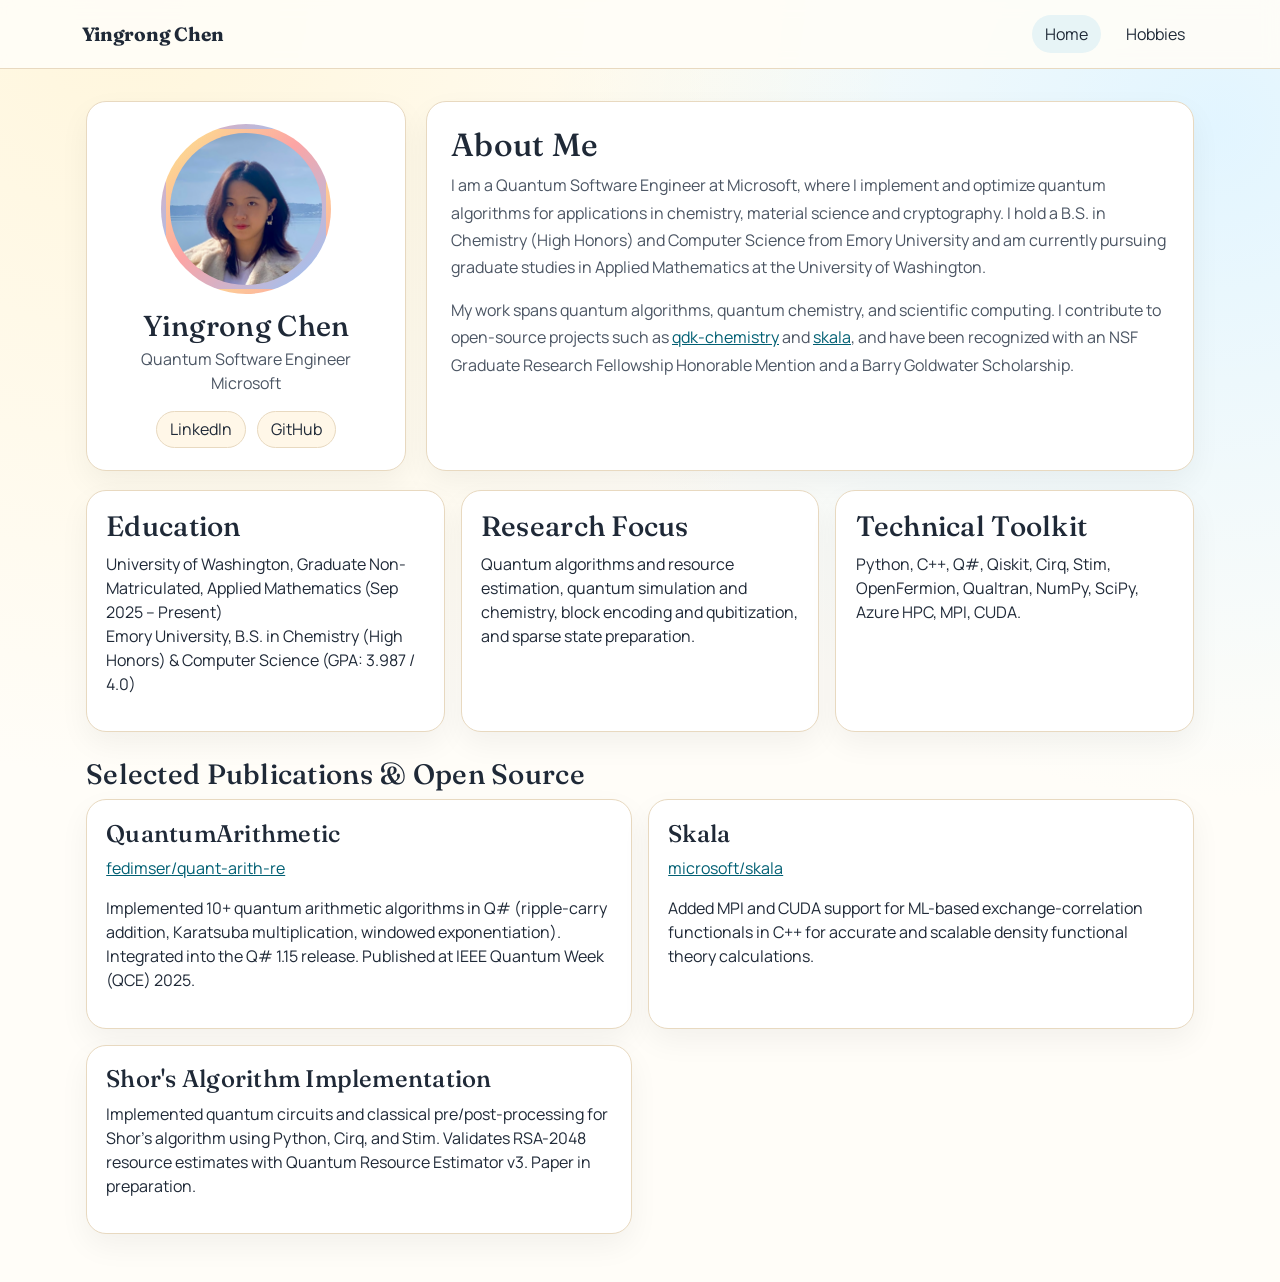
==== index.html @ a61d61f2 "update index.html" ====
<!DOCTYPE html>
<html lang="en">

<head>
  <meta charset="utf-8" />
  <meta name="author" content="Yingrong Chen" />
  <meta name="viewport" content="width=device-width, initial-scale=1" />
  <title>Yingrong Chen | Portfolio</title>
  <link href="https://cdn.jsdelivr.net/npm/bootstrap@5.3.2/dist/css/bootstrap.min.css" rel="stylesheet"
    integrity="sha384-T3c6CoIi6uLrA9TneNEoa7RxnatzjcDSCmG1MXxSR1GAsXEV/Dwwykc2MPK8M2HN" crossorigin="anonymous" />
  <link rel="preconnect" href="https://fonts.googleapis.com" />
  <link rel="preconnect" href="https://fonts.gstatic.com" crossorigin />
  <link href="https://fonts.googleapis.com/css2?family=Fraunces:opsz,wght@9..144,500;9..144,700&family=Manrope:wght@400;500;700&display=swap" rel="stylesheet" />
  <link rel="stylesheet" href="/styles.css" />
</head>

<body>
  <nav class="site-nav">
    <div class="nav-shell container">
      <a class="brand" href="/index.html">Yingrong Chen</a>
      <ul class="nav-links">
        <li><a class="active" href="/index.html">Home</a></li>
        <li><a href="/hobby.html">Hobbies</a></li>
      </ul>
    </div>
  </nav>
  <main class="container page-shell">
    <section class="hero-grid">
      <div class="profile-card">
        <img class="portrait" src="/images/profile.png" itemprop="image" alt="Profile portrait of Yingrong Chen" />
        <h1 itemprop="name">Yingrong Chen</h1>
        <p class="subtitle" itemprop="jobTitle">Quantum Software Engineer</p>
        <p class="subtitle" itemprop="worksFor">Microsoft</p>
        <div class="contact">
          <a href="https://www.linkedin.com/in/yingrong-chen/" aria-label="LinkedIn profile">LinkedIn</a>
          <a href="https://github.com/YingrongChen" aria-label="GitHub profile">GitHub</a>
        </div>
      </div>

      <div class="intro-card">
        <h2>About Me</h2>
        <p>
          I am a Quantum Software Engineer at Microsoft, where I implement and optimize quantum algorithms
          for applications in chemistry, material science and cryptography.
          I hold a B.S. in Chemistry (High Honors) and Computer Science from Emory University and am
          currently pursuing graduate studies in Applied Mathematics at the University of Washington.
        </p>
        <p>
          My work spans quantum algorithms, quantum chemistry, and scientific computing.
          I contribute to open-source projects such as
          <a href="https://github.com/microsoft/qdk-chemistry">qdk-chemistry</a> and
          <a href="https://github.com/microsoft/skala">skala</a>,
          and have been recognized with an NSF Graduate Research Fellowship Honorable Mention and a Barry Goldwater Scholarship.
        </p>
      </div>
    </section>

    <section class="content-grid">
      <article class="info-card">
        <h3>Education</h3>
        <p>
          University of Washington, Graduate Non-Matriculated, Applied Mathematics (Sep 2025 – Present)<br />
          Emory University, B.S. in Chemistry (High Honors) &amp; Computer Science (GPA: 3.987 / 4.0)
        </p>
      </article>

      <article class="info-card">
        <h3>Research Focus</h3>
        <p>
          Quantum algorithms and resource estimation, quantum simulation and chemistry, block encoding and qubitization, and sparse state preparation.
        </p>
      </article>

      <article class="info-card">
        <h3>Technical Toolkit</h3>
        <p>
          Python, C++, Q#, Qiskit, Cirq, Stim, OpenFermion, Qualtran, NumPy, SciPy, Azure HPC, MPI, CUDA.
        </p>
      </article>
    </section>

    <section class="project-section">
      <h3>Selected Publications &amp; Open Source</h3>
      <div class="project-grid">
        <article class="project-card">
          <h4>QuantumArithmetic</h4>
          <p><a href="https://github.com/fedimser/quant-arith-re">fedimser/quant-arith-re</a></p>
          <p>
            Implemented 10+ quantum arithmetic algorithms in Q# (ripple-carry addition, Karatsuba multiplication, windowed exponentiation). Integrated into the Q# 1.15 release. Published at IEEE Quantum Week (QCE) 2025.
          </p>
        </article>

        <!-- <article class="project-card">
          <h4>QDK/Chemistry</h4>
          <p><a href="https://github.com/microsoft/qdk-chemistry">microsoft/qdk-chemistry</a></p>
          <p>
            A modular toolkit for quantum chemistry applications. Implemented sparse isometry, energy estimators, and a patented sparse state preparation algorithm using Python, Qiskit, and Q#.
          </p>
        </article> -->

        <article class="project-card">
          <h4>Skala</h4>
          <p><a href="https://github.com/microsoft/skala">microsoft/skala</a></p>
          <p>
            Added MPI and CUDA support for ML-based exchange-correlation functionals in C++ for accurate and scalable density functional theory calculations.
          </p>
        </article>

        <article class="project-card">
          <h4>Shor's Algorithm Implementation</h4>
          <p>
            Implemented quantum circuits and classical pre/post-processing for Shor's algorithm using Python, Cirq, and Stim. Validates RSA-2048 resource estimates with Quantum Resource Estimator v3. Paper in preparation.
          </p>
        </article>
      </div>
    </section>
<!-- 
    <section class="hobby-callout">
      <h3>Beyond Work</h3>
      <p>
        I also keep a visual log of hobbies and daily creativity.
        Visit the <a href="/hobby.html">Hobbies page</a> to add photos and notes.
      </p>
    </section> -->
  </main>

  <script src="https://cdn.jsdelivr.net/npm/bootstrap@5.3.2/dist/js/bootstrap.bundle.min.js"
    integrity="sha384-C6RzsynM9kWDrMNeT87bh95OGNyZPhcTNXj1NW7RuBCsyN/o0jlpcV8Qyq46cDfL"
    crossorigin="anonymous"></script>

</body>

</html>
---- styles.css ----
:root {
    --bg: #fffdf8;
    --ink: #1f2937;
    --muted: #4b5563;
    --surface: #ffffff;
    --surface-alt: #fff7e8;
    --line: #e8d9c0;
    --accent: #005f73;
    --accent-soft: #e7f4f6;
    --glow: linear-gradient(135deg, #fde68a 0%, #fca5a5 45%, #93c5fd 100%);
}

* {
    box-sizing: border-box;
}

body {
    margin: 0;
    color: var(--ink);
    font-family: "Manrope", sans-serif;
    background:
        radial-gradient(circle at 10% 0%, #fff6dc 0%, rgba(255, 246, 220, 0) 45%),
        radial-gradient(circle at 95% 10%, #e2f5ff 0%, rgba(226, 245, 255, 0) 40%),
        var(--bg);
}

h1,
h2,
h3,
h4 {
    font-family: "Fraunces", serif;
    letter-spacing: 0.01em;
}

a {
    color: var(--accent);
}

.site-nav {
    position: sticky;
    top: 0;
    z-index: 10;
    border-bottom: 1px solid var(--line);
    background: rgba(255, 253, 248, 0.9);
    backdrop-filter: blur(8px);
}

.nav-shell {
    min-height: 68px;
    display: flex;
    align-items: center;
    justify-content: space-between;
    gap: 1rem;
}

.brand {
    text-decoration: none;
    color: var(--ink);
    font-family: "Fraunces", serif;
    font-size: 1.2rem;
    font-weight: 700;
}

.nav-links {
    list-style: none;
    margin: 0;
    padding: 0;
    display: flex;
    gap: 0.8rem;
}

.nav-links a {
    display: inline-block;
    text-decoration: none;
    color: var(--ink);
    padding: 0.45rem 0.8rem;
    border-radius: 999px;
    transition: background-color 0.2s ease;
}

.nav-links a:hover,
.nav-links a.active {
    background: var(--accent-soft);
}

.page-shell {
    padding: 2rem 1rem 3rem;
}

.hero-grid {
    display: grid;
    grid-template-columns: 320px 1fr;
    gap: 1.25rem;
    align-items: stretch;
}

.profile-card,
.intro-card,
.info-card,
.project-card,
.hobby-callout,
.hobby-intro,
.hobby-card {
    background: var(--surface);
    border: 1px solid var(--line);
    border-radius: 20px;
    box-shadow: 0 12px 30px rgba(0, 0, 0, 0.05);
}

.profile-card {
    padding: 1.4rem;
    text-align: center;
}

.portrait {
    width: 170px;
    height: 170px;
    border-radius: 50%;
    border: 5px solid transparent;
    background: var(--glow);
    padding: 4px;
    object-fit: cover;
}

.profile-card h1 {
    margin: 0.9rem 0 0.2rem;
    font-size: 1.8rem;
}

.subtitle {
    margin: 0;
    color: var(--muted);
}

.contact {
    margin-top: 1rem;
    display: flex;
    justify-content: center;
    gap: 0.7rem;
}

.contact a {
    text-decoration: none;
    color: var(--ink);
    background: var(--surface-alt);
    border: 1px solid var(--line);
    border-radius: 999px;
    padding: 0.35rem 0.8rem;
}

.intro-card {
    padding: 1.5rem;
}

.intro-card p {
    color: var(--muted);
    line-height: 1.7;
}

.content-grid {
    margin-top: 1.2rem;
    display: grid;
    gap: 1rem;
    grid-template-columns: repeat(3, minmax(0, 1fr));
}

.info-card {
    padding: 1.2rem;
}

.project-section {
    margin-top: 1.6rem;
}

.project-grid {
    display: grid;
    gap: 1rem;
    grid-template-columns: repeat(2, minmax(0, 1fr));
}

.project-card {
    padding: 1.2rem;
}

.project-card h4 {
    margin-top: 0;
}

.hobby-callout {
    margin-top: 1.4rem;
    padding: 1.2rem;
    background: var(--surface-alt);
}

/* Hobby page */
.hobby-intro {
    margin-bottom: 1.2rem;
    padding: 1.25rem;
}

.hobby-intro code {
    color: #7c2d12;
}

.hobby-grid {
    display: grid;
    grid-template-columns: repeat(2, minmax(0, 1fr));
    gap: 1rem;
}

.hobby-card {
    overflow: hidden;
}

.hobby-photo-placeholder,
.hobby-photo {
    width: 100%;
    height: 240px;
}

.hobby-photo-placeholder {
    background:
        linear-gradient(45deg, rgba(0, 95, 115, 0.12), rgba(251, 191, 36, 0.18)),
        repeating-linear-gradient(-45deg, #f8ead3 0, #f8ead3 14px, #fff5e8 14px, #fff5e8 28px);
    border-bottom: 1px solid var(--line);
}

.hobby-photo {
    object-fit: cover;
    border-bottom: 1px solid var(--line);
}

.hobby-text {
    padding: 1rem;
}

.hobby-text h4 {
    margin-top: 0;
}

.hobby-text p {
    margin-bottom: 0;
    color: var(--muted);
    line-height: 1.6;
}

@media (max-width: 991px) {
    .hero-grid {
        grid-template-columns: 1fr;
    }

    .content-grid {
        grid-template-columns: 1fr;
    }

    .project-grid,
    .hobby-grid {
        grid-template-columns: 1fr;
    }
}
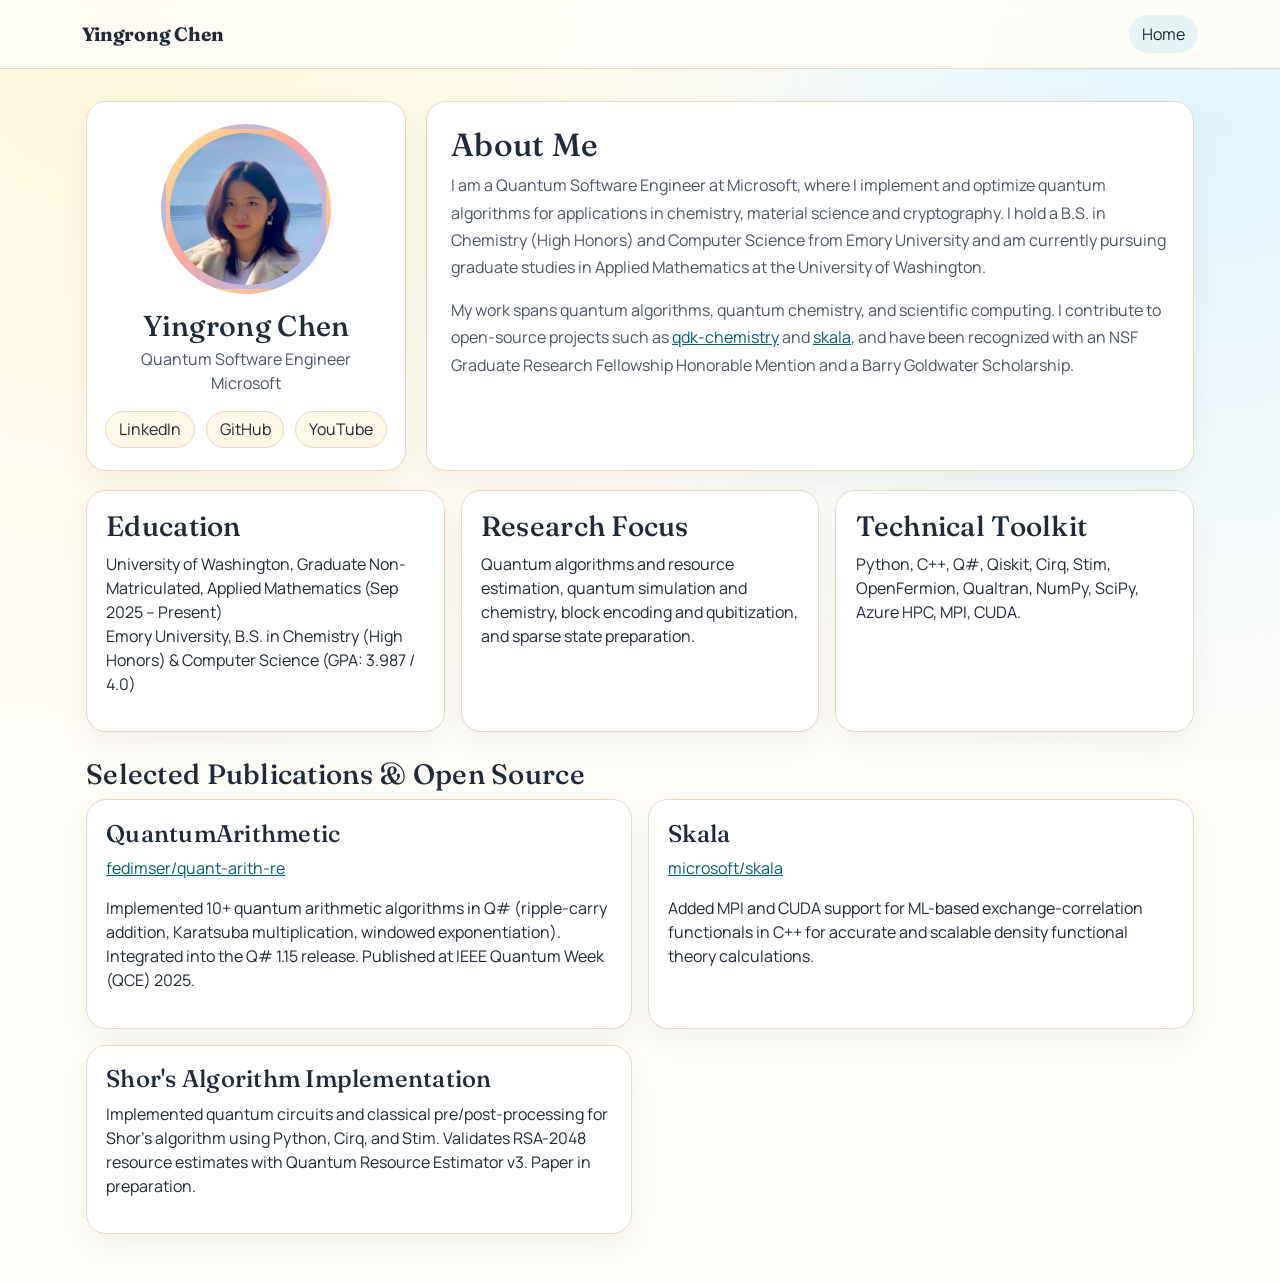
==== commit 4badfd47: "add youtube link" ====
--- a/index.html
+++ b/index.html
@@ -20,7 +20,6 @@
       <a class="brand" href="/index.html">Yingrong Chen</a>
       <ul class="nav-links">
         <li><a class="active" href="/index.html">Home</a></li>
-        <li><a href="/hobby.html">Hobbies</a></li>
       </ul>
     </div>
   </nav>
@@ -34,6 +33,7 @@
         <div class="contact">
           <a href="https://www.linkedin.com/in/yingrong-chen/" aria-label="LinkedIn profile">LinkedIn</a>
           <a href="https://github.com/YingrongChen" aria-label="GitHub profile">GitHub</a>
+          <a href="https://www.youtube.com/@yingrongchen5112/videos" aria-label="YouTube channel">YouTube</a>
         </div>
       </div>
 
@@ -114,14 +114,7 @@
         </article>
       </div>
     </section>
-<!-- 
-    <section class="hobby-callout">
-      <h3>Beyond Work</h3>
-      <p>
-        I also keep a visual log of hobbies and daily creativity.
-        Visit the <a href="/hobby.html">Hobbies page</a> to add photos and notes.
-      </p>
-    </section> -->
+
   </main>
 
   <script src="https://cdn.jsdelivr.net/npm/bootstrap@5.3.2/dist/js/bootstrap.bundle.min.js"
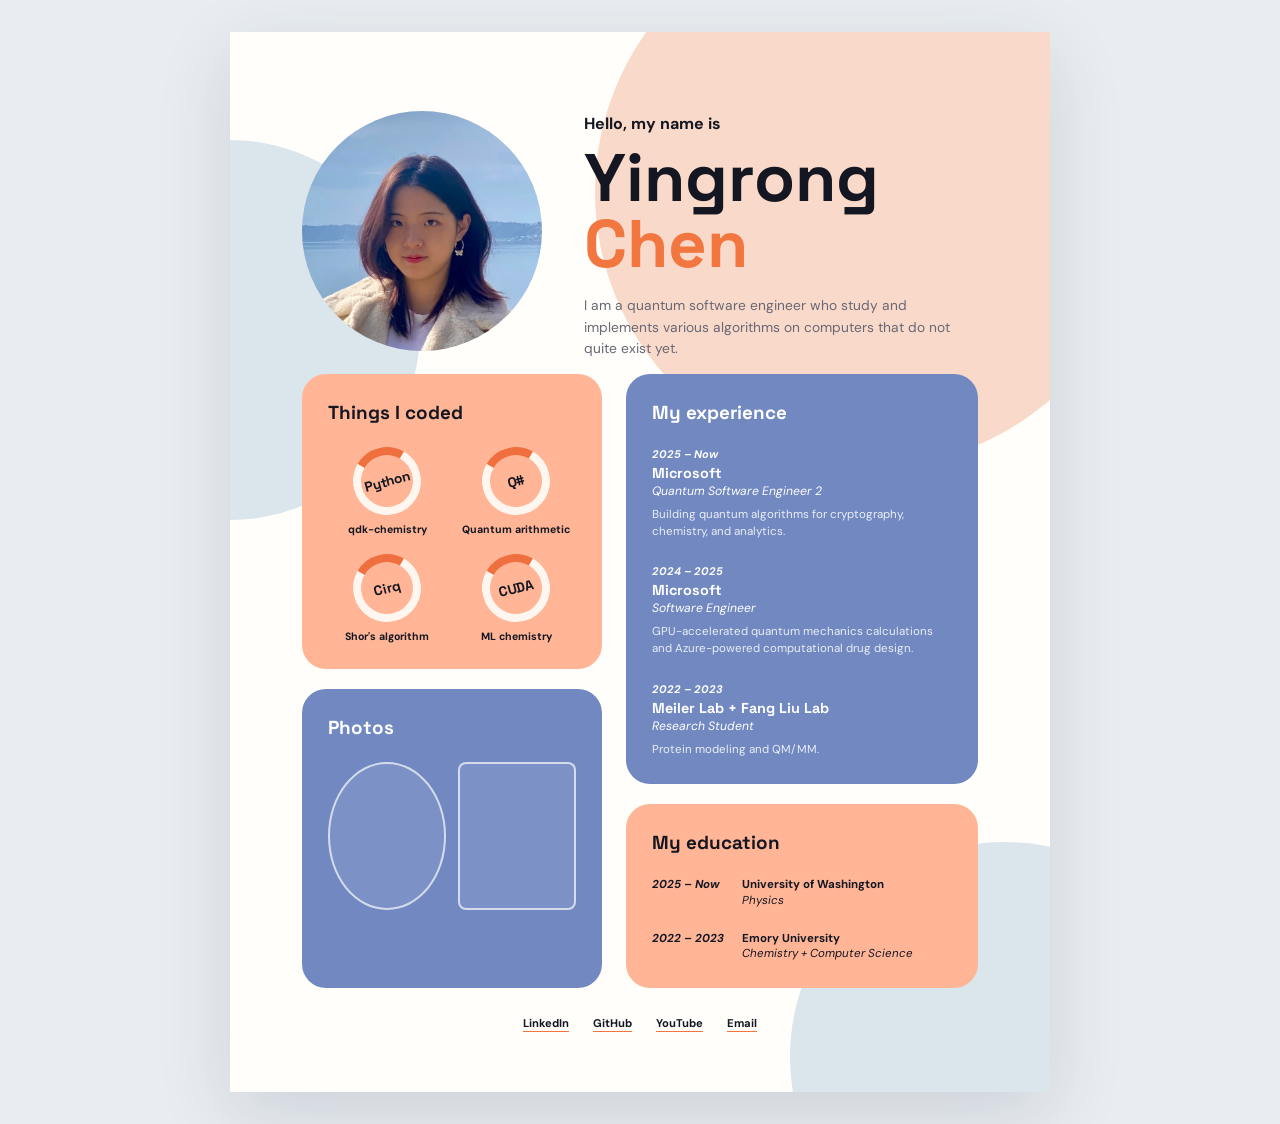
==== commit aeadac22: "improve" ====
--- a/index.html
+++ b/index.html
@@ -6,120 +6,104 @@
   <meta name="author" content="Yingrong Chen" />
   <meta name="viewport" content="width=device-width, initial-scale=1" />
   <title>Yingrong Chen | Portfolio</title>
-  <link href="https://cdn.jsdelivr.net/npm/bootstrap@5.3.2/dist/css/bootstrap.min.css" rel="stylesheet"
-    integrity="sha384-T3c6CoIi6uLrA9TneNEoa7RxnatzjcDSCmG1MXxSR1GAsXEV/Dwwykc2MPK8M2HN" crossorigin="anonymous" />
   <link rel="preconnect" href="https://fonts.googleapis.com" />
   <link rel="preconnect" href="https://fonts.gstatic.com" crossorigin />
-  <link href="https://fonts.googleapis.com/css2?family=Fraunces:opsz,wght@9..144,500;9..144,700&family=Manrope:wght@400;500;700&display=swap" rel="stylesheet" />
+  <link href="https://fonts.googleapis.com/css2?family=DM+Sans:wght@400;500;600&family=Space+Grotesk:wght@500;600;700&display=swap" rel="stylesheet" />
   <link rel="stylesheet" href="/styles.css" />
 </head>
 
-<body>
-  <nav class="site-nav">
-    <div class="nav-shell container">
-      <a class="brand" href="/index.html">Yingrong Chen</a>
-      <ul class="nav-links">
-        <li><a class="active" href="/index.html">Home</a></li>
-      </ul>
-    </div>
-  </nav>
-  <main class="container page-shell">
-    <section class="hero-grid">
-      <div class="profile-card">
-        <img class="portrait" src="/images/profile.png" itemprop="image" alt="Profile portrait of Yingrong Chen" />
-        <h1 itemprop="name">Yingrong Chen</h1>
-        <p class="subtitle" itemprop="jobTitle">Quantum Software Engineer</p>
-        <p class="subtitle" itemprop="worksFor">Microsoft</p>
-        <div class="contact">
-          <a href="https://www.linkedin.com/in/yingrong-chen/" aria-label="LinkedIn profile">LinkedIn</a>
-          <a href="https://github.com/YingrongChen" aria-label="GitHub profile">GitHub</a>
-          <a href="https://www.youtube.com/@yingrongchen5112/videos" aria-label="YouTube channel">YouTube</a>
-        </div>
+<body class="profile-poster-page">
+  <main class="profile-poster">
+    <div class="poster-shape poster-shape-blue" aria-hidden="true"></div>
+    <div class="poster-shape poster-shape-peach" aria-hidden="true"></div>
+    <div class="poster-shape poster-shape-bottom" aria-hidden="true"></div>
+
+    <header class="poster-hero">
+      <div class="poster-portrait">
+        <img src="/images/profile.png" itemprop="image" alt="Yingrong Chen" />
       </div>
-
-      <div class="intro-card">
-        <h2>About Me</h2>
-        <p>
-          I am a Quantum Software Engineer at Microsoft, where I implement and optimize quantum algorithms
-          for applications in chemistry, material science and cryptography.
-          I hold a B.S. in Chemistry (High Honors) and Computer Science from Emory University and am
-          currently pursuing graduate studies in Applied Mathematics at the University of Washington.
-        </p>
-        <p>
-          My work spans quantum algorithms, quantum chemistry, and scientific computing.
-          I contribute to open-source projects such as
-          <a href="https://github.com/microsoft/qdk-chemistry">qdk-chemistry</a> and
-          <a href="https://github.com/microsoft/skala">skala</a>,
-          and have been recognized with an NSF Graduate Research Fellowship Honorable Mention and a Barry Goldwater Scholarship.
+      <div class="poster-intro">
+        <p class="hello">Hello, my name is</p>
+        <h1 itemprop="name">Yingrong <span>Chen</span></h1>
+        <p class="intro-copy">
+          I am a quantum software engineer who study and implements various algorithms on computers that do not quite exist yet.
         </p>
       </div>
-    </section>
+    </header>
 
-    <section class="content-grid">
-      <article class="info-card">
-        <h3>Education</h3>
-        <p>
-          University of Washington, Graduate Non-Matriculated, Applied Mathematics (Sep 2025 – Present)<br />
-          Emory University, B.S. in Chemistry (High Honors) &amp; Computer Science (GPA: 3.987 / 4.0)
-        </p>
-      </article>
+    <div class="poster-grid">
+      <section class="poster-card coded-card">
+        <h2>Things I coded</h2>
+        <div class="code-badges">
+          <a href="https://github.com/microsoft/qdk-chemistry/tree/main/python/src/qdk_chemistry/algorithms" aria-label="QDK Chemistry algorithms">
+            <span class="code-ring">Python</span>
+            <strong>qdk-chemistry</strong>
+          </a>
+          <a href="https://github.com/fedimser/quant-arith-re" aria-label="QuantumArithmetic project">
+            <span class="code-ring">Q#</span>
+            <strong>Quantum arithmetic</strong>
+          </a>
+          <div>
+            <span class="code-ring">Cirq</span>
+            <strong>Shor's algorithm</strong>
+          </div>
+          <a href="https://github.com/microsoft/skala" aria-label="Skala project">
+            <span class="code-ring">CUDA</span>
+            <strong>ML chemistry</strong>
+          </a>
+        </div>
+      </section>
 
-      <article class="info-card">
-        <h3>Research Focus</h3>
-        <p>
-          Quantum algorithms and resource estimation, quantum simulation and chemistry, block encoding and qubitization, and sparse state preparation.
-        </p>
-      </article>
+      <section class="poster-card experience-card">
+        <h2>My experience</h2>
+        <article>
+          <p class="date">2025 – Now</p>
+          <h3>Microsoft</h3>
+          <p class="role">Quantum Software Engineer 2</p>
+          <p>Building quantum algorithms for cryptography, chemistry, and analytics.</p>
+        </article>
+        <article>
+          <p class="date">2024 – 2025</p>
+          <h3>Microsoft</h3>
+          <p class="role">Software Engineer</p>
+          <p>GPU-accelerated quantum mechanics calculations and Azure-powered computational drug design.</p>
+        </article>
+        <article>
+          <p class="date">2022 – 2023</p>
+          <h3>Meiler Lab + Fang Liu Lab</h3>
+          <p class="role">Research Student</p>
+          <p>Protein modeling and QM/MM.</p>
+        </article>
+      </section>
 
-      <article class="info-card">
-        <h3>Technical Toolkit</h3>
-        <p>
-          Python, C++, Q#, Qiskit, Cirq, Stim, OpenFermion, Qualtran, NumPy, SciPy, Azure HPC, MPI, CUDA.
-        </p>
-      </article>
-    </section>
+      <section class="poster-card photos-card">
+        <h2>Photos</h2>
+        <div class="media-grid">
+          <div class="media-space cat-photo-space" role="img" aria-label="Space reserved for a cat photo"></div>
+          <div class="media-space dance-video-space" role="img" aria-label="Space reserved for a dancing video"></div>
+        </div>
+      </section>
 
-    <section class="project-section">
-      <h3>Selected Publications &amp; Open Source</h3>
-      <div class="project-grid">
-        <article class="project-card">
-          <h4>QuantumArithmetic</h4>
-          <p><a href="https://github.com/fedimser/quant-arith-re">fedimser/quant-arith-re</a></p>
-          <p>
-            Implemented 10+ quantum arithmetic algorithms in Q# (ripple-carry addition, Karatsuba multiplication, windowed exponentiation). Integrated into the Q# 1.15 release. Published at IEEE Quantum Week (QCE) 2025.
-          </p>
-        </article>
+      <section class="poster-card education-card">
+        <h2>My education</h2>
+        <div class="education-row">
+          <p>2025 – Now</p>
+          <div><strong>University of Washington</strong><span>Physics</span></div>
+        </div>
+        <div class="education-row">
+          <p>2022 – 2023</p>
+          <div><strong>Emory University</strong><span>Chemistry + Computer Science</span></div>
+        </div>
+      </section>
+    </div>
 
-        <!-- <article class="project-card">
-          <h4>QDK/Chemistry</h4>
-          <p><a href="https://github.com/microsoft/qdk-chemistry">microsoft/qdk-chemistry</a></p>
-          <p>
-            A modular toolkit for quantum chemistry applications. Implemented sparse isometry, energy estimators, and a patented sparse state preparation algorithm using Python, Qiskit, and Q#.
-          </p>
-        </article> -->
-
-        <article class="project-card">
-          <h4>Skala</h4>
-          <p><a href="https://github.com/microsoft/skala">microsoft/skala</a></p>
-          <p>
-            Added MPI and CUDA support for ML-based exchange-correlation functionals in C++ for accurate and scalable density functional theory calculations.
-          </p>
-        </article>
-
-        <article class="project-card">
-          <h4>Shor's Algorithm Implementation</h4>
-          <p>
-            Implemented quantum circuits and classical pre/post-processing for Shor's algorithm using Python, Cirq, and Stim. Validates RSA-2048 resource estimates with Quantum Resource Estimator v3. Paper in preparation.
-          </p>
-        </article>
-      </div>
-    </section>
-
+    <footer class="poster-footer">
+      <a href="https://www.linkedin.com/in/yingrong-chen/">LinkedIn</a>
+      <a href="https://github.com/YingrongChen">GitHub</a>
+      <a href="https://www.youtube.com/@yingrongchen5112/videos">YouTube</a>
+      <a href="mailto:yingrong.chen.momo@gmail.com">Email</a>
+    </footer>
   </main>
-
-  <script src="https://cdn.jsdelivr.net/npm/bootstrap@5.3.2/dist/js/bootstrap.bundle.min.js"
-    integrity="sha384-C6RzsynM9kWDrMNeT87bh95OGNyZPhcTNXj1NW7RuBCsyN/o0jlpcV8Qyq46cDfL"
-    crossorigin="anonymous"></script>
 
 </body>
 
--- a/styles.css
+++ b/styles.css
@@ -257,4 +257,820 @@
     .hobby-grid {
         grid-template-columns: 1fr;
     }
+}
+
+/* Home profile */
+.portfolio-page {
+    --portfolio-blue: #164f91;
+    --portfolio-blue-deep: #103b70;
+    --portfolio-orange: #f28a32;
+    --portfolio-ink: #162235;
+    --portfolio-paper: #f7f5ef;
+    --portfolio-line: #cbd4dd;
+    margin: 0;
+    color: var(--portfolio-ink);
+    font-family: "DM Sans", sans-serif;
+    background: #e7edf2;
+}
+
+.portfolio-page h1,
+.portfolio-page h2,
+.portfolio-page h3,
+.portfolio-page p {
+    margin-top: 0;
+}
+
+.portfolio-page h1,
+.portfolio-page h2,
+.portfolio-page h3,
+.portfolio-page .wordmark {
+    font-family: "Space Grotesk", sans-serif;
+    letter-spacing: 0;
+}
+
+.topbar {
+    width: min(1120px, calc(100% - 40px));
+    min-height: 72px;
+    margin: 0 auto;
+    display: flex;
+    align-items: center;
+    justify-content: space-between;
+}
+
+.wordmark {
+    color: var(--portfolio-blue-deep);
+    font-size: 1.4rem;
+    font-weight: 700;
+    text-decoration: none;
+}
+
+.wordmark span {
+    color: var(--portfolio-orange);
+}
+
+.social-nav {
+    display: flex;
+    gap: 1.5rem;
+}
+
+.social-nav a {
+    color: var(--portfolio-ink);
+    font-size: 0.8rem;
+    font-weight: 600;
+    text-decoration: none;
+    text-transform: uppercase;
+}
+
+.social-nav a::after {
+    content: " ↗";
+    color: var(--portfolio-orange);
+}
+
+.resume-sheet {
+    width: min(1120px, calc(100% - 40px));
+    min-height: 920px;
+    margin: 0 auto 48px;
+    display: grid;
+    grid-template-columns: minmax(270px, 32%) 1fr;
+    overflow: hidden;
+    background: var(--portfolio-paper);
+    box-shadow: 0 24px 70px rgba(16, 59, 112, 0.16);
+}
+
+.side-panel {
+    padding: 42px 34px;
+    color: #fff;
+    background: var(--portfolio-blue);
+}
+
+.portrait-frame {
+    position: relative;
+    width: min(220px, 100%);
+    aspect-ratio: 4 / 5;
+    margin-bottom: 42px;
+}
+
+.portrait-frame::after {
+    position: absolute;
+    right: -13px;
+    bottom: -13px;
+    z-index: 0;
+    width: 68%;
+    height: 45%;
+    border: 4px solid var(--portfolio-orange);
+    content: "";
+}
+
+.portrait-frame img {
+    position: relative;
+    z-index: 1;
+    width: 100%;
+    height: 100%;
+    object-fit: cover;
+    filter: saturate(0.86) contrast(1.04);
+}
+
+.side-section {
+    margin-top: 38px;
+}
+
+.section-number {
+    margin-bottom: 7px;
+    color: var(--portfolio-orange);
+    font: 700 0.72rem/1 "Space Grotesk", sans-serif;
+}
+
+.side-section h2,
+.section-heading h2 {
+    margin-bottom: 18px;
+    font-size: 1.45rem;
+    font-weight: 600;
+}
+
+.side-section > p:last-child {
+    margin-bottom: 0;
+    color: rgba(255, 255, 255, 0.82);
+    font-size: 0.9rem;
+    line-height: 1.72;
+}
+
+.photo-slots {
+    display: grid;
+    grid-template-columns: 1fr 1fr;
+    gap: 12px;
+}
+
+.photo-slot {
+    aspect-ratio: 1;
+    border: 1px solid rgba(255, 255, 255, 0.5);
+    background: rgba(255, 255, 255, 0.06);
+}
+
+.dance-slot {
+    position: relative;
+    margin-top: 20px;
+}
+
+.dance-slot::after {
+    position: absolute;
+    right: -5px;
+    bottom: -5px;
+    width: 26px;
+    height: 26px;
+    border-right: 3px solid var(--portfolio-orange);
+    border-bottom: 3px solid var(--portfolio-orange);
+    content: "";
+}
+
+.currently-block dl,
+.currently-block dd {
+    margin: 0;
+}
+
+.currently-block dl > div {
+    padding: 12px 0;
+    border-top: 1px solid rgba(255, 255, 255, 0.22);
+}
+
+.currently-block dt {
+    margin-bottom: 3px;
+    color: var(--portfolio-orange);
+    font-size: 0.68rem;
+    font-weight: 600;
+    text-transform: uppercase;
+}
+
+.currently-block dd {
+    color: rgba(255, 255, 255, 0.88);
+    font-size: 0.86rem;
+}
+
+.main-panel {
+    padding: 64px 58px 40px;
+}
+
+.hero {
+    position: relative;
+    padding-bottom: 50px;
+    border-bottom: 1px solid var(--portfolio-line);
+}
+
+.hero::before {
+    position: absolute;
+    top: -64px;
+    right: -58px;
+    width: 110px;
+    height: 24px;
+    background: var(--portfolio-orange);
+    content: "";
+}
+
+.eyebrow {
+    margin-bottom: 20px;
+    color: var(--portfolio-blue);
+    font-size: 0.72rem;
+    font-weight: 600;
+    text-transform: uppercase;
+}
+
+.hero h1 {
+    margin-bottom: 24px;
+    color: var(--portfolio-blue-deep);
+    font-size: clamp(4rem, 8vw, 6.8rem);
+    font-weight: 700;
+    line-height: 0.82;
+}
+
+.hero h1 span {
+    color: var(--portfolio-orange);
+}
+
+.hero-note {
+    max-width: 560px;
+    margin-bottom: 0;
+    color: #536173;
+    font-size: 1.05rem;
+    line-height: 1.65;
+}
+
+.main-section {
+    padding: 42px 0 10px;
+}
+
+.section-heading {
+    display: grid;
+    grid-template-columns: 42px 1fr;
+    align-items: baseline;
+}
+
+.section-heading h2 {
+    color: var(--portfolio-blue-deep);
+}
+
+.coded-list {
+    border-top: 2px solid var(--portfolio-blue-deep);
+}
+
+.coded-item {
+    display: grid;
+    grid-template-columns: 28px 1fr 130px;
+    gap: 14px;
+    padding: 22px 0;
+    border-bottom: 1px solid var(--portfolio-line);
+}
+
+.project-index,
+.project-tech,
+.coded-item p {
+    margin-bottom: 0;
+}
+
+.project-index {
+    color: var(--portfolio-orange);
+    font-weight: 700;
+}
+
+.coded-item h3 {
+    margin-bottom: 7px;
+    font-size: 1.05rem;
+}
+
+.coded-item h3 a {
+    color: inherit;
+    text-decoration-color: var(--portfolio-orange);
+    text-underline-offset: 4px;
+}
+
+.coded-item div p {
+    color: #5f6a78;
+    font-size: 0.86rem;
+    line-height: 1.55;
+}
+
+.project-tech {
+    align-self: start;
+    color: var(--portfolio-blue);
+    font-size: 0.68rem;
+    font-weight: 600;
+    text-align: right;
+    text-transform: uppercase;
+}
+
+.fact-grid {
+    display: grid;
+    grid-template-columns: 1fr 1fr;
+    gap: 0 32px;
+}
+
+.fact-grid > div {
+    min-height: 90px;
+    padding: 17px 0;
+    border-top: 1px solid var(--portfolio-line);
+}
+
+.fact-grid p {
+    margin-bottom: 0;
+    font-size: 0.9rem;
+}
+
+.fact-label {
+    margin-bottom: 6px !important;
+    color: var(--portfolio-orange);
+    font-size: 0.68rem !important;
+    font-weight: 600;
+    text-transform: uppercase;
+}
+
+.page-footer {
+    margin-top: 34px;
+    padding-top: 24px;
+    display: flex;
+    justify-content: space-between;
+    border-top: 2px solid var(--portfolio-blue-deep);
+}
+
+.page-footer p {
+    margin-bottom: 0;
+    color: var(--portfolio-blue-deep);
+    font-weight: 600;
+}
+
+.page-footer a {
+    color: var(--portfolio-blue);
+    text-decoration-color: var(--portfolio-orange);
+    text-underline-offset: 4px;
+}
+
+@media (max-width: 760px) {
+    .topbar,
+    .resume-sheet {
+        width: min(100% - 24px, 560px);
+    }
+
+    .topbar {
+        min-height: 62px;
+    }
+
+    .social-nav {
+        gap: 0.8rem;
+    }
+
+    .social-nav a {
+        font-size: 0.66rem;
+    }
+
+    .resume-sheet {
+        grid-template-columns: 1fr;
+        margin-bottom: 20px;
+    }
+
+    .side-panel {
+        padding: 30px 26px 40px;
+    }
+
+    .portrait-frame {
+        width: 180px;
+    }
+
+    .photo-slots {
+        max-width: 280px;
+    }
+
+    .main-panel {
+        padding: 48px 26px 32px;
+    }
+
+    .hero::before {
+        top: -48px;
+        right: -26px;
+    }
+
+    .hero h1 {
+        font-size: clamp(3.4rem, 19vw, 5rem);
+    }
+
+    .coded-item {
+        grid-template-columns: 24px 1fr;
+    }
+
+    .project-tech {
+        grid-column: 2;
+        text-align: left;
+    }
+
+    .fact-grid {
+        grid-template-columns: 1fr;
+    }
+
+    .page-footer {
+        align-items: flex-start;
+        flex-direction: column;
+        gap: 8px;
+    }
+}
+
+@media (max-width: 430px) {
+    .social-nav a::after {
+        content: "";
+    }
+
+    .wordmark {
+        font-size: 1.1rem;
+    }
+
+    .social-nav {
+        gap: 0.6rem;
+    }
+
+    .section-heading {
+        grid-template-columns: 32px 1fr;
+    }
+}
+
+/* Poster-style home */
+.profile-poster-page {
+    --poster-ink: #141722;
+    --poster-blue: #7188c0;
+    --poster-blue-soft: #dbe5ec;
+    --poster-peach: #ffb596;
+    --poster-peach-soft: #f9d9c9;
+    margin: 0;
+    color: var(--poster-ink);
+    font-family: "DM Sans", sans-serif;
+    background: #e9edf1;
+}
+
+.profile-poster-page h1,
+.profile-poster-page h2,
+.profile-poster-page h3,
+.profile-poster-page p {
+    margin-top: 0;
+}
+
+.profile-poster-page h1,
+.profile-poster-page h2,
+.profile-poster-page h3 {
+    color: inherit;
+    font-family: "Space Grotesk", sans-serif;
+    letter-spacing: 0;
+}
+
+.profile-poster {
+    position: relative;
+    width: min(820px, calc(100% - 32px));
+    min-height: 1060px;
+    margin: 32px auto;
+    padding: 64px 72px 36px;
+    overflow: hidden;
+    background: #fffefa;
+    box-shadow: 0 22px 70px rgba(38, 48, 68, 0.14);
+    isolation: isolate;
+}
+
+.profile-poster > *:not(.poster-shape) {
+    position: relative;
+    z-index: 1;
+}
+
+.poster-shape {
+    position: absolute;
+    z-index: 0;
+    border-radius: 50%;
+    pointer-events: none;
+}
+
+.poster-shape-blue {
+    top: 108px;
+    left: -190px;
+    width: 380px;
+    height: 380px;
+    background: var(--poster-blue-soft);
+}
+
+.poster-shape-peach {
+    top: -115px;
+    right: -95px;
+    width: 550px;
+    height: 550px;
+    background: var(--poster-peach-soft);
+}
+
+.poster-shape-bottom {
+    right: -170px;
+    bottom: -180px;
+    width: 430px;
+    height: 430px;
+    background: var(--poster-blue-soft);
+}
+
+.poster-hero {
+    min-height: 270px;
+    display: grid;
+    grid-template-columns: 240px 1fr;
+    gap: 42px;
+    align-items: center;
+}
+
+.poster-portrait {
+    width: 240px;
+    height: 240px;
+    overflow: hidden;
+    border-radius: 50%;
+}
+
+.poster-portrait img {
+    width: 100%;
+    height: 100%;
+    object-fit: cover;
+}
+
+.poster-intro {
+    padding-top: 10px;
+}
+
+.hello {
+    margin-bottom: 12px;
+    font-size: 1rem;
+    font-weight: 700;
+}
+
+.poster-intro h1 {
+    margin-bottom: 18px;
+    font-size: clamp(2.7rem, 6vw, 4.2rem);
+    font-weight: 700;
+    line-height: 0.98;
+}
+
+.poster-intro h1 span {
+    display: block;
+    color: #f2763f;
+}
+
+.intro-copy {
+    max-width: 390px;
+    margin-bottom: 0;
+    color: #686875;
+    font-size: 0.86rem;
+    line-height: 1.55;
+}
+
+.poster-grid {
+    margin-top: 8px;
+    display: grid;
+    grid-template-columns: minmax(0, 0.92fr) minmax(0, 1.08fr);
+    grid-template-areas:
+        "coded experience"
+        "photos experience"
+        "photos education";
+    gap: 20px 24px;
+    align-items: stretch;
+}
+
+.poster-card {
+    padding: 26px;
+    border-radius: 24px;
+}
+
+.poster-card h2 {
+    margin-bottom: 22px;
+    font-size: 1.18rem;
+    font-weight: 700;
+}
+
+.coded-card {
+    grid-area: coded;
+    color: var(--poster-ink);
+    background: var(--poster-peach);
+}
+
+.code-badges {
+    display: grid;
+    grid-template-columns: repeat(2, minmax(0, 1fr));
+    gap: 18px 10px;
+}
+
+.code-badges > * {
+    min-width: 0;
+    color: var(--poster-ink);
+    text-align: center;
+    text-decoration: none;
+}
+
+.code-ring {
+    width: 68px;
+    height: 68px;
+    margin: 0 auto 8px;
+    display: grid;
+    place-items: center;
+    border: 8px solid #fff7ef;
+    border-top-color: #ef6f3e;
+    border-radius: 50%;
+    font-family: "Space Grotesk", sans-serif;
+    font-size: 0.86rem;
+    font-weight: 700;
+    transform: rotate(-15deg);
+}
+
+.code-ring + strong {
+    display: block;
+    font-size: 0.66rem;
+    line-height: 1.25;
+}
+
+.experience-card {
+    grid-area: experience;
+    color: #fff;
+    background: var(--poster-blue);
+}
+
+.experience-card article + article {
+    margin-top: 24px;
+}
+
+.experience-card .date {
+    margin-bottom: 3px;
+    font-size: 0.69rem;
+    font-style: italic;
+    font-weight: 700;
+}
+
+.experience-card h3 {
+    margin-bottom: 1px;
+    font-size: 0.9rem;
+}
+
+.experience-card .role {
+    margin-bottom: 8px;
+    font-size: 0.76rem;
+    font-style: italic;
+}
+
+.experience-card article > p:last-child {
+    margin-bottom: 0;
+    color: rgba(255, 255, 255, 0.86);
+    font-size: 0.72rem;
+    line-height: 1.45;
+}
+
+.photos-card {
+    grid-area: photos;
+    color: #fff;
+    background: var(--poster-blue);
+}
+
+.media-grid {
+    display: grid;
+    grid-template-columns: 1fr 1fr;
+    gap: 12px;
+}
+
+.media-space {
+    min-height: 112px;
+    border: 2px solid rgba(255, 255, 255, 0.68);
+    background: rgba(255, 255, 255, 0.08);
+}
+
+.cat-photo-space {
+    border-radius: 50%;
+}
+
+.dance-video-space {
+    align-self: end;
+    aspect-ratio: 4 / 5;
+    border-radius: 8px;
+}
+
+.education-card {
+    grid-area: education;
+    background: var(--poster-peach);
+}
+
+.education-row {
+    display: grid;
+    grid-template-columns: 82px 1fr;
+    gap: 8px;
+}
+
+.education-row + .education-row {
+    margin-top: 22px;
+}
+
+.education-row p,
+.education-row strong,
+.education-row span {
+    font-size: 0.72rem;
+}
+
+.education-row p {
+    margin-bottom: 0;
+    font-style: italic;
+    font-weight: 700;
+}
+
+.education-row strong,
+.education-row span {
+    display: block;
+    line-height: 1.35;
+}
+
+.education-row span {
+    font-style: italic;
+}
+
+.poster-footer {
+    margin-top: 28px;
+    display: flex;
+    justify-content: center;
+    gap: 24px;
+}
+
+.poster-footer a {
+    color: var(--poster-ink);
+    font-size: 0.7rem;
+    font-weight: 700;
+    text-decoration-color: #f2763f;
+    text-underline-offset: 4px;
+}
+
+@media (max-width: 520px) {
+    .profile-poster {
+        width: min(100% - 20px, 500px);
+        min-height: auto;
+        margin: 10px auto;
+        padding: 38px 24px 28px;
+    }
+
+    .poster-shape-peach {
+        top: -100px;
+        right: -190px;
+    }
+
+    .poster-shape-blue {
+        top: 220px;
+        left: -280px;
+    }
+
+    .poster-hero {
+        min-height: 0;
+        grid-template-columns: 120px 1fr;
+        gap: 20px;
+    }
+
+    .poster-portrait {
+        width: 120px;
+        height: 120px;
+    }
+
+    .poster-intro h1 {
+        margin-bottom: 12px;
+        font-size: clamp(2rem, 10vw, 3rem);
+    }
+
+    .hello {
+        margin-bottom: 6px;
+        font-size: 0.8rem;
+    }
+
+    .intro-copy {
+        font-size: 0.7rem;
+    }
+
+    .poster-grid {
+        margin-top: 32px;
+        grid-template-columns: 1fr;
+        grid-template-areas:
+            "coded"
+            "experience"
+            "photos"
+            "education";
+    }
+
+    .poster-card {
+        padding: 24px;
+    }
+
+    .media-grid {
+        max-width: 260px;
+    }
+}
+
+@media (max-width: 390px) {
+    .poster-hero {
+        grid-template-columns: 94px 1fr;
+        gap: 14px;
+    }
+
+    .poster-portrait {
+        width: 94px;
+        height: 94px;
+    }
+
+    .intro-copy {
+        display: none;
+    }
+
+    .poster-footer {
+        flex-wrap: wrap;
+        gap: 10px 18px;
+    }
 }
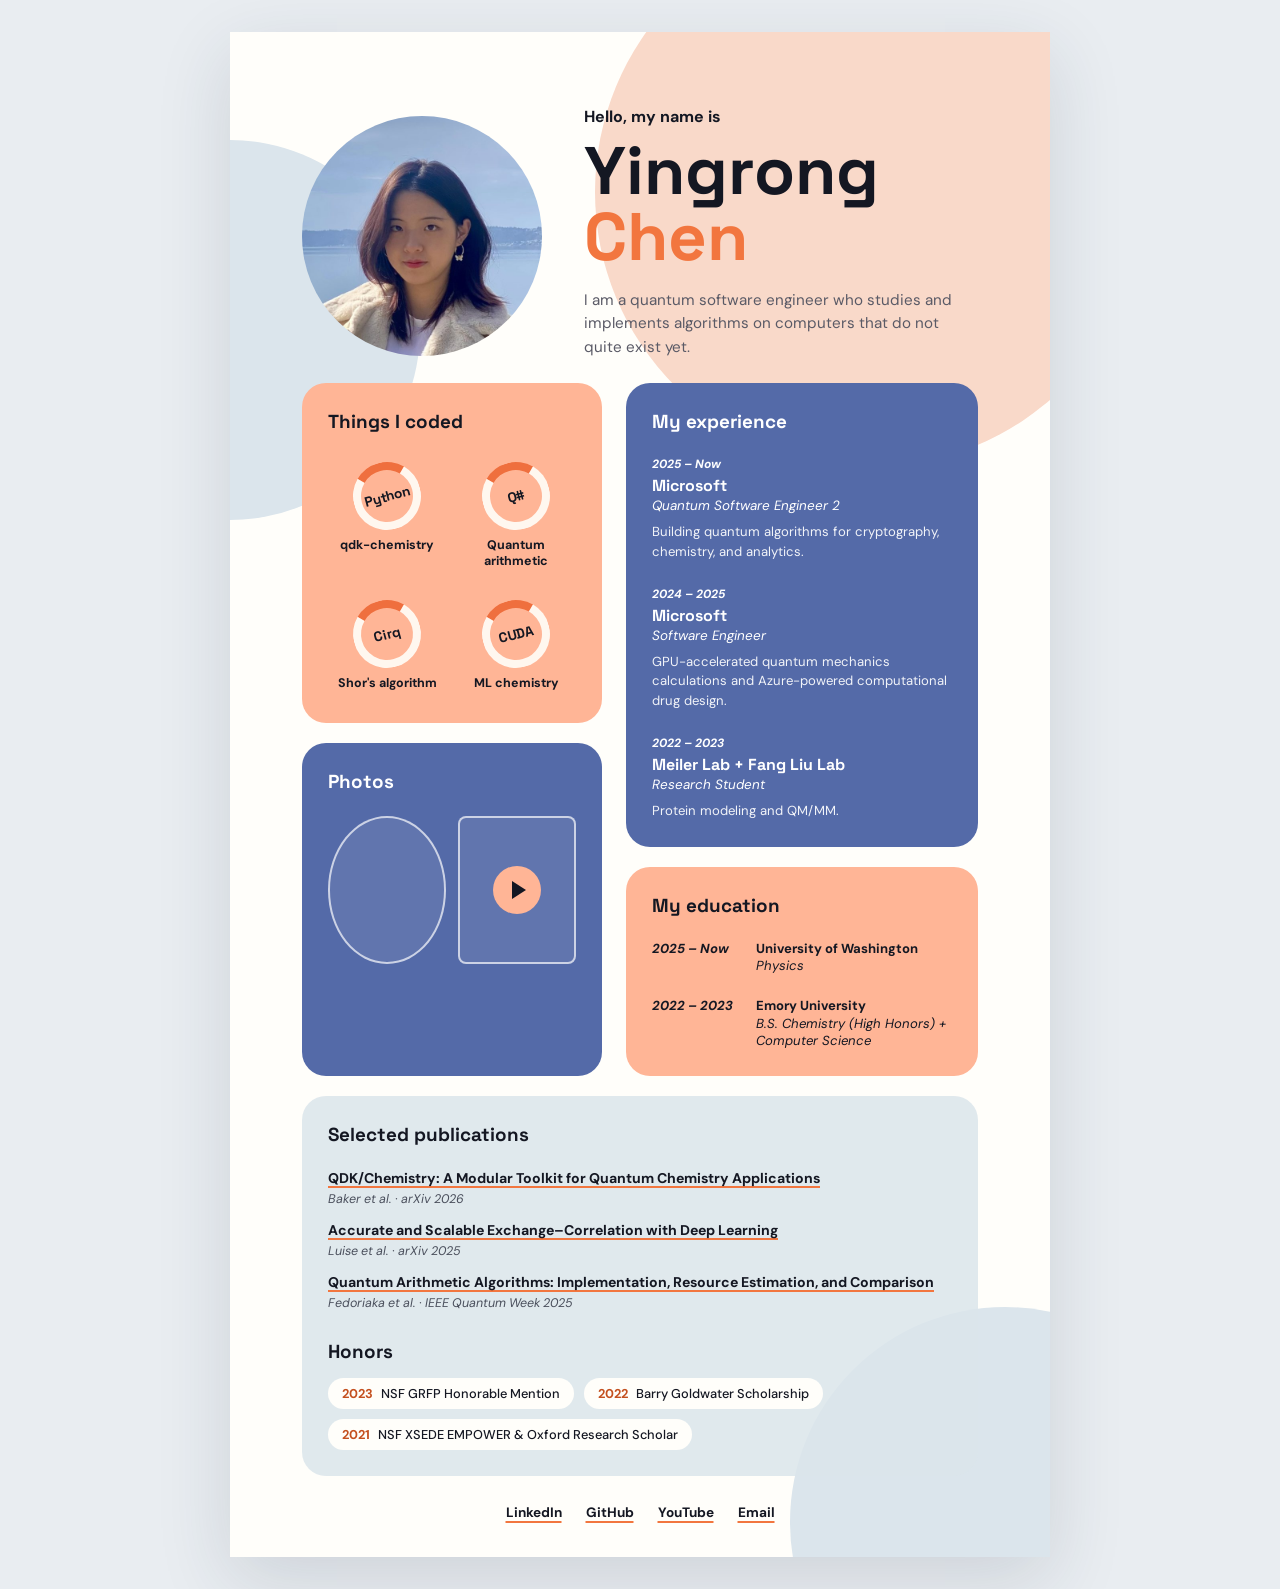
==== commit 661cd44d: "Polish home page: publications, contrast, performance, SEO - Add Selected publications + Honors card" ====
--- a/index.html
+++ b/index.html
@@ -5,7 +5,17 @@
   <meta charset="utf-8" />
   <meta name="author" content="Yingrong Chen" />
   <meta name="viewport" content="width=device-width, initial-scale=1" />
-  <title>Yingrong Chen | Portfolio</title>
+  <title>Yingrong Chen | Quantum Software Engineer</title>
+  <meta name="description" content="Yingrong Chen is a quantum software engineer at Microsoft building quantum algorithms for cryptography, chemistry, and analytics." />
+  <meta name="theme-color" content="#fffefa" />
+  <link rel="canonical" href="https://yingrongchen.github.io/" />
+  <link rel="icon" href="data:image/svg+xml,%3Csvg xmlns='http://www.w3.org/2000/svg' viewBox='0 0 64 64'%3E%3Ccircle cx='32' cy='32' r='30' fill='%23ffb596'/%3E%3Ctext x='32' y='43' font-family='Arial,sans-serif' font-size='30' font-weight='700' text-anchor='middle' fill='%23141722'%3EYC%3C/text%3E%3C/svg%3E" />
+  <meta property="og:type" content="profile" />
+  <meta property="og:title" content="Yingrong Chen | Quantum Software Engineer" />
+  <meta property="og:description" content="Quantum algorithms for cryptography, chemistry, and analytics at Microsoft." />
+  <meta property="og:url" content="https://yingrongchen.github.io/" />
+  <meta property="og:image" content="https://yingrongchen.github.io/images/profile.jpg" />
+  <meta name="twitter:card" content="summary" />
   <link rel="preconnect" href="https://fonts.googleapis.com" />
   <link rel="preconnect" href="https://fonts.gstatic.com" crossorigin />
   <link href="https://fonts.googleapis.com/css2?family=DM+Sans:wght@400;500;600&family=Space+Grotesk:wght@500;600;700&display=swap" rel="stylesheet" />
@@ -20,13 +30,13 @@
 
     <header class="poster-hero">
       <div class="poster-portrait">
-        <img src="/images/profile.png" itemprop="image" alt="Yingrong Chen" />
+        <img src="/images/profile.jpg" width="600" height="600" alt="Portrait of Yingrong Chen" fetchpriority="high" />
       </div>
       <div class="poster-intro">
         <p class="hello">Hello, my name is</p>
-        <h1 itemprop="name">Yingrong <span>Chen</span></h1>
+        <h1>Yingrong <span>Chen</span></h1>
         <p class="intro-copy">
-          I am a quantum software engineer who study and implements various algorithms on computers that do not quite exist yet.
+          I am a quantum software engineer who studies and implements algorithms on computers that do not quite exist yet.
         </p>
       </div>
     </header>
@@ -43,7 +53,7 @@
             <span class="code-ring">Q#</span>
             <strong>Quantum arithmetic</strong>
           </a>
-          <div>
+          <div class="code-badge-static">
             <span class="code-ring">Cirq</span>
             <strong>Shor's algorithm</strong>
           </div>
@@ -80,7 +90,9 @@
         <h2>Photos</h2>
         <div class="media-grid">
           <div class="media-space cat-photo-space" role="img" aria-label="Space reserved for a cat photo"></div>
-          <div class="media-space dance-video-space" role="img" aria-label="Space reserved for a dancing video"></div>
+          <a class="media-space dance-video-space" href="https://www.youtube.com/@yingrongchen5112/videos" aria-label="Watch my dance videos on YouTube">
+            <span class="play-icon" aria-hidden="true"></span>
+          </a>
         </div>
       </section>
 
@@ -92,8 +104,32 @@
         </div>
         <div class="education-row">
           <p>2022 – 2023</p>
-          <div><strong>Emory University</strong><span>Chemistry + Computer Science</span></div>
+          <div><strong>Emory University</strong><span>B.S. Chemistry (High Honors) + Computer Science</span></div>
         </div>
+      </section>
+
+      <section class="poster-card writing-card">
+        <h2>Selected publications</h2>
+        <ul class="pub-list">
+          <li>
+            <a href="https://arxiv.org/abs/2601.15253">QDK/Chemistry: A Modular Toolkit for Quantum Chemistry Applications</a>
+            <span>Baker et al. · arXiv 2026</span>
+          </li>
+          <li>
+            <a href="https://arxiv.org/abs/2506.14665">Accurate and Scalable Exchange–Correlation with Deep Learning</a>
+            <span>Luise et al. · arXiv 2025</span>
+          </li>
+          <li>
+            <a href="https://github.com/fedimser/quant-arith-re">Quantum Arithmetic Algorithms: Implementation, Resource Estimation, and Comparison</a>
+            <span>Fedoriaka et al. · IEEE Quantum Week 2025</span>
+          </li>
+        </ul>
+        <h2 class="honors-heading">Honors</h2>
+        <ul class="honor-list">
+          <li><span>2023</span>NSF GRFP Honorable Mention</li>
+          <li><span>2022</span>Barry Goldwater Scholarship</li>
+          <li><span>2021</span>NSF XSEDE EMPOWER &amp; Oxford Research Scholar</li>
+        </ul>
       </section>
     </div>
 
--- a/styles.css
+++ b/styles.css
@@ -690,7 +690,7 @@
 /* Poster-style home */
 .profile-poster-page {
     --poster-ink: #141722;
-    --poster-blue: #7188c0;
+    --poster-blue: #546aa8;
     --poster-blue-soft: #dbe5ec;
     --poster-peach: #ffb596;
     --poster-peach-soft: #f9d9c9;
@@ -785,7 +785,7 @@
 }
 
 .poster-intro {
-    padding-top: 10px;
+    padding: 10px 0 16px;
 }
 
 .hello {
@@ -809,8 +809,8 @@
 .intro-copy {
     max-width: 390px;
     margin-bottom: 0;
-    color: #686875;
-    font-size: 0.86rem;
+    color: #5a5a66;
+    font-size: 0.95rem;
     line-height: 1.55;
 }
 
@@ -821,7 +821,8 @@
     grid-template-areas:
         "coded experience"
         "photos experience"
-        "photos education";
+        "photos education"
+        "writing writing";
     gap: 20px 24px;
     align-items: stretch;
 }
@@ -851,9 +852,27 @@
 
 .code-badges > * {
     min-width: 0;
+    padding: 6px 2px;
+    border-radius: 14px;
     color: var(--poster-ink);
     text-align: center;
     text-decoration: none;
+    transition: background-color 0.2s ease;
+}
+
+.code-badges a:hover,
+.code-badges a:focus-visible {
+    background: rgba(255, 247, 239, 0.45);
+}
+
+.code-badges a .code-ring {
+    transition: transform 0.35s ease;
+}
+
+.code-badges a:hover .code-ring,
+.code-badges a:focus-visible .code-ring {
+    transform: rotate(-15deg) scale(1.08);
+    border-top-color: #141722;
 }
 
 .code-ring {
@@ -873,7 +892,7 @@
 
 .code-ring + strong {
     display: block;
-    font-size: 0.66rem;
+    font-size: 0.78rem;
     line-height: 1.25;
 }
 
@@ -889,27 +908,27 @@
 
 .experience-card .date {
     margin-bottom: 3px;
-    font-size: 0.69rem;
+    font-size: 0.75rem;
     font-style: italic;
     font-weight: 700;
 }
 
 .experience-card h3 {
     margin-bottom: 1px;
-    font-size: 0.9rem;
+    font-size: 1rem;
 }
 
 .experience-card .role {
     margin-bottom: 8px;
-    font-size: 0.76rem;
+    font-size: 0.84rem;
     font-style: italic;
 }
 
 .experience-card article > p:last-child {
     margin-bottom: 0;
-    color: rgba(255, 255, 255, 0.86);
-    font-size: 0.72rem;
-    line-height: 1.45;
+    color: rgba(255, 255, 255, 0.92);
+    font-size: 0.82rem;
+    line-height: 1.5;
 }
 
 .photos-card {
@@ -935,9 +954,41 @@
 }
 
 .dance-video-space {
+    position: relative;
     align-self: end;
     aspect-ratio: 4 / 5;
+    display: grid;
+    place-items: center;
     border-radius: 8px;
+    transition: background-color 0.2s ease;
+}
+
+.dance-video-space:hover,
+.dance-video-space:focus-visible {
+    background: rgba(255, 255, 255, 0.2);
+}
+
+.play-icon {
+    width: 48px;
+    height: 48px;
+    display: grid;
+    place-items: center;
+    border-radius: 50%;
+    background: var(--poster-peach);
+    transition: transform 0.2s ease;
+}
+
+.play-icon::before {
+    margin-left: 4px;
+    border-top: 9px solid transparent;
+    border-bottom: 9px solid transparent;
+    border-left: 14px solid var(--poster-ink);
+    content: "";
+}
+
+.dance-video-space:hover .play-icon,
+.dance-video-space:focus-visible .play-icon {
+    transform: scale(1.1);
 }
 
 .education-card {
@@ -947,7 +998,7 @@
 
 .education-row {
     display: grid;
-    grid-template-columns: 82px 1fr;
+    grid-template-columns: 96px 1fr;
     gap: 8px;
 }
 
@@ -958,7 +1009,7 @@
 .education-row p,
 .education-row strong,
 .education-row span {
-    font-size: 0.72rem;
+    font-size: 0.82rem;
 }
 
 .education-row p {
@@ -975,6 +1026,65 @@
 
 .education-row span {
     font-style: italic;
+}
+
+.writing-card {
+    grid-area: writing;
+    background: rgba(219, 229, 236, 0.85);
+}
+
+.pub-list,
+.honor-list {
+    margin: 0;
+    padding: 0;
+    list-style: none;
+}
+
+.pub-list li + li {
+    margin-top: 14px;
+}
+
+.pub-list a {
+    display: block;
+    color: var(--poster-ink);
+    font-size: 0.88rem;
+    font-weight: 700;
+    line-height: 1.35;
+    text-decoration-color: #f2763f;
+    text-decoration-thickness: 2px;
+    text-underline-offset: 3px;
+}
+
+.pub-list span {
+    display: block;
+    margin-top: 3px;
+    color: #4a4f5c;
+    font-size: 0.78rem;
+    font-style: italic;
+}
+
+.writing-card .honors-heading {
+    margin: 28px 0 14px;
+}
+
+.honor-list {
+    display: flex;
+    flex-wrap: wrap;
+    gap: 10px;
+}
+
+.honor-list li {
+    padding: 7px 14px;
+    border-radius: 16px;
+    background: #fffefa;
+    font-size: 0.8rem;
+    font-weight: 500;
+}
+
+.honor-list li span {
+    margin-right: 8px;
+    color: #c4501f;
+    font-weight: 700;
 }
 
 .poster-footer {
@@ -986,10 +1096,26 @@
 
 .poster-footer a {
     color: var(--poster-ink);
-    font-size: 0.7rem;
+    font-size: 0.85rem;
     font-weight: 700;
     text-decoration-color: #f2763f;
+    text-decoration-thickness: 2px;
     text-underline-offset: 4px;
+}
+
+.poster-footer a:hover {
+    color: #c4501f;
+}
+
+.profile-poster a:focus-visible {
+    outline: 3px solid #141722;
+    outline-offset: 3px;
+}
+
+@media (prefers-reduced-motion: reduce) {
+    .profile-poster * {
+        transition: none !important;
+    }
 }
 
 @media (max-width: 520px) {
@@ -1013,7 +1139,8 @@
     .poster-hero {
         min-height: 0;
         grid-template-columns: 120px 1fr;
-        gap: 20px;
+        gap: 0 20px;
+        align-items: start;
     }
 
     .poster-portrait {
@@ -1031,8 +1158,27 @@
         font-size: 0.8rem;
     }
 
+    .poster-intro {
+        display: contents;
+    }
+
+    .poster-portrait {
+        grid-row: 1 / 3;
+    }
+
+    .hello {
+        align-self: end;
+    }
+
+    .poster-intro h1 {
+        grid-column: 2;
+    }
+
     .intro-copy {
-        font-size: 0.7rem;
+        grid-column: 1 / -1;
+        max-width: none;
+        margin-top: 18px;
+        font-size: 0.92rem;
     }
 
     .poster-grid {
@@ -1042,7 +1188,8 @@
             "coded"
             "experience"
             "photos"
-            "education";
+            "education"
+            "writing";
     }
 
     .poster-card {
@@ -1057,7 +1204,7 @@
 @media (max-width: 390px) {
     .poster-hero {
         grid-template-columns: 94px 1fr;
-        gap: 14px;
+        gap: 0 14px;
     }
 
     .poster-portrait {
@@ -1065,10 +1212,6 @@
         height: 94px;
     }
 
-    .intro-copy {
-        display: none;
-    }
-
     .poster-footer {
         flex-wrap: wrap;
         gap: 10px 18px;
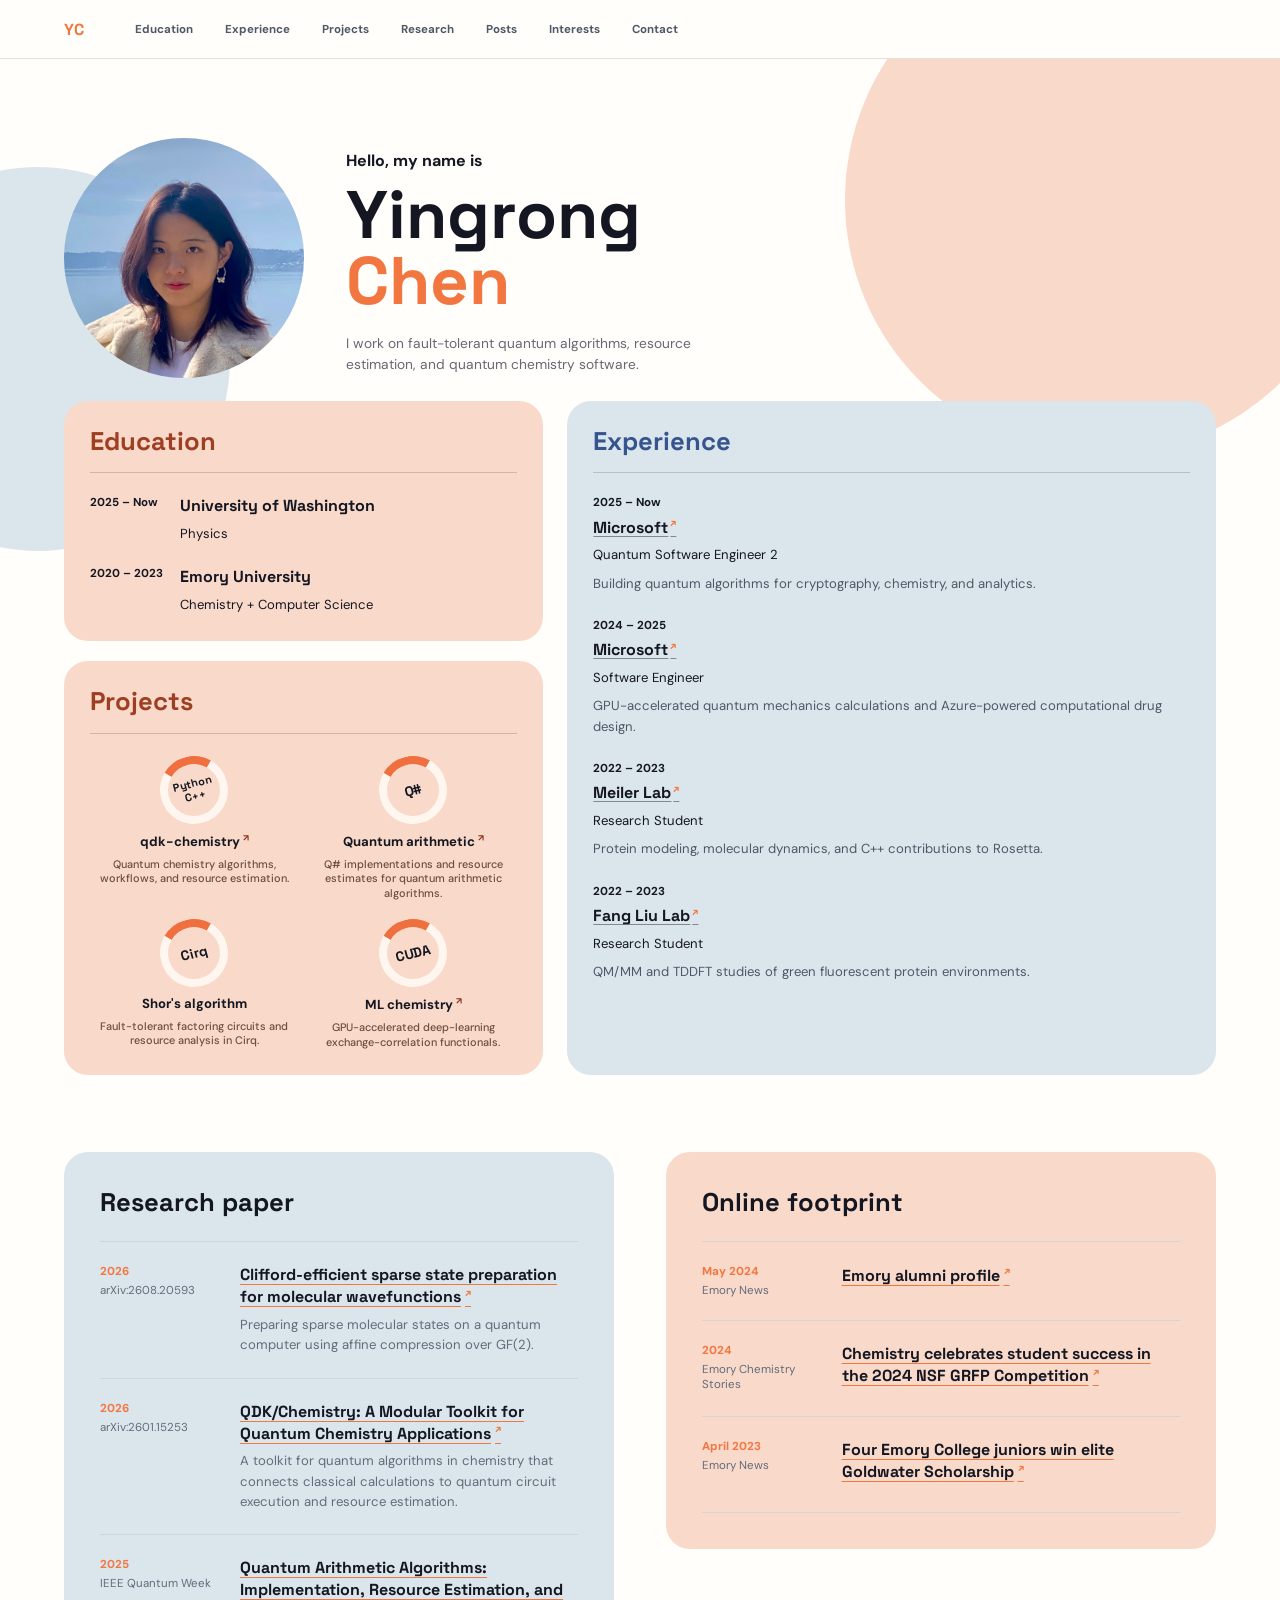
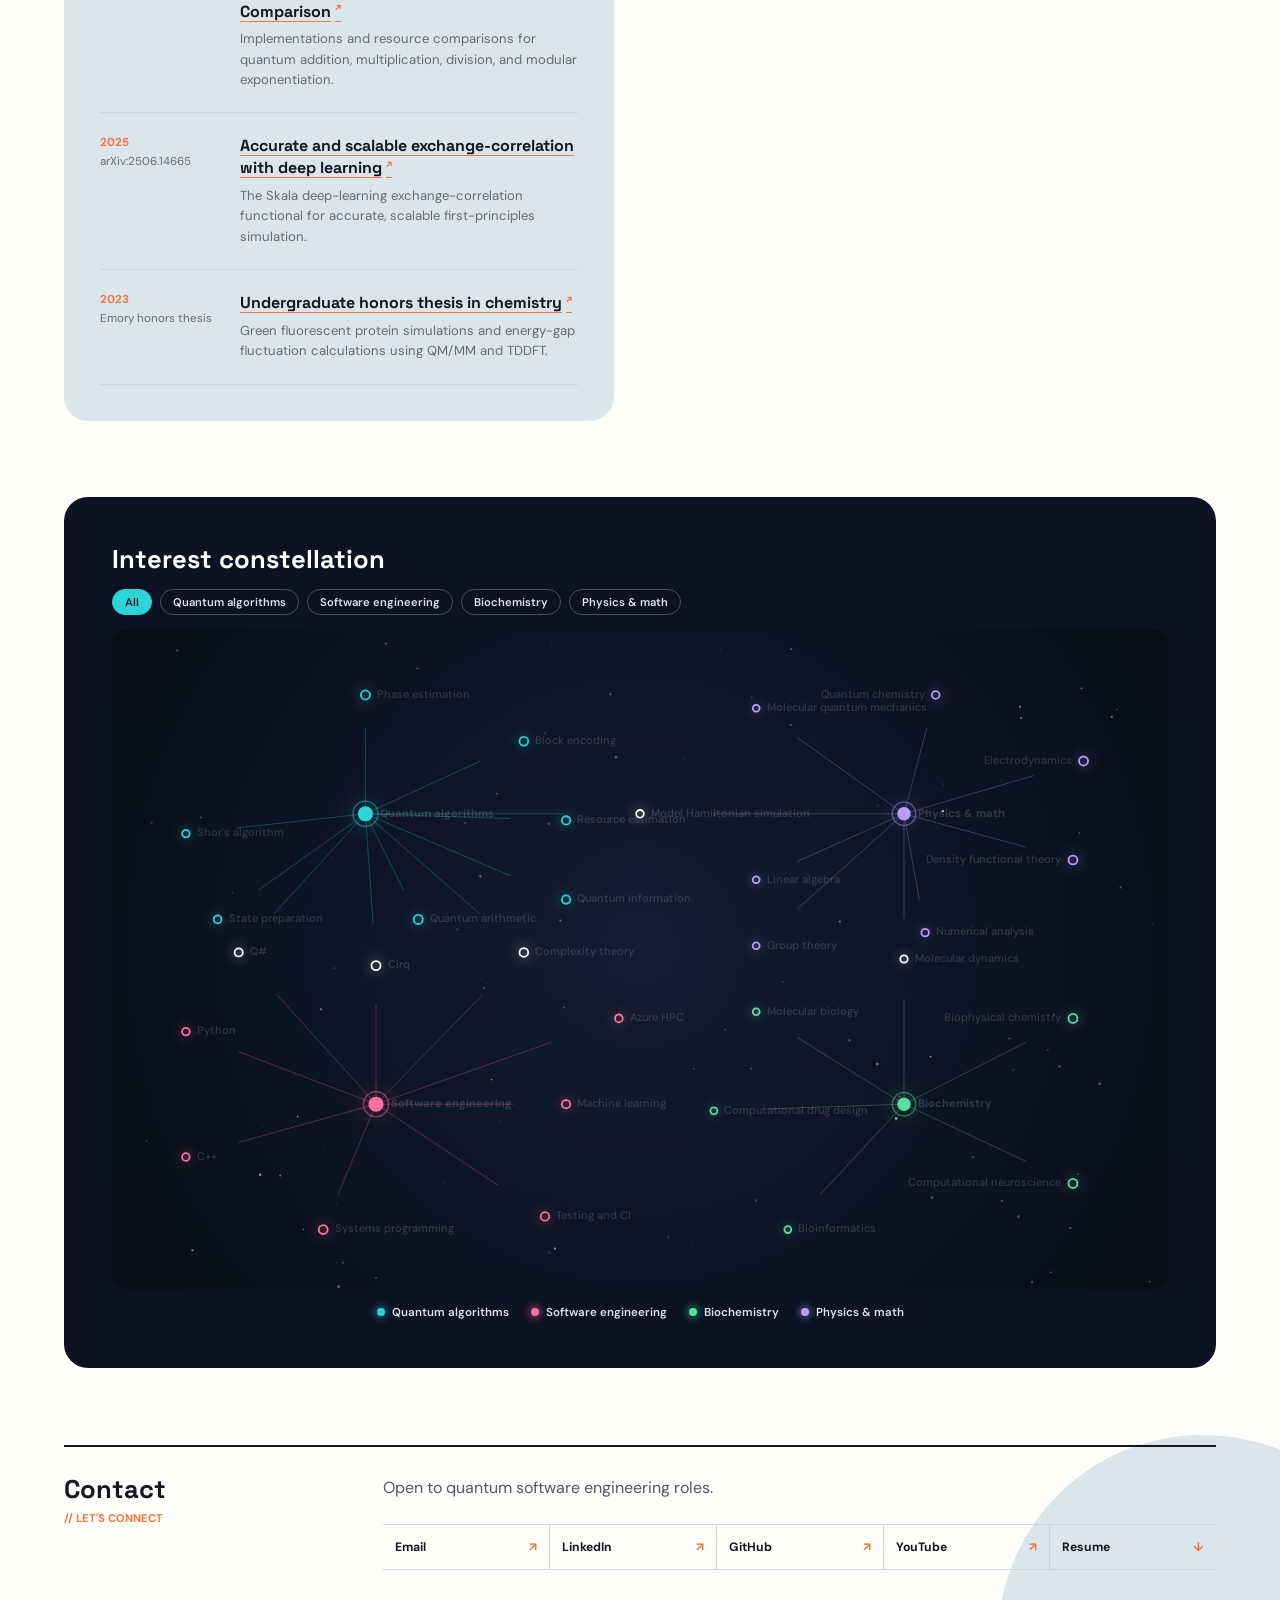
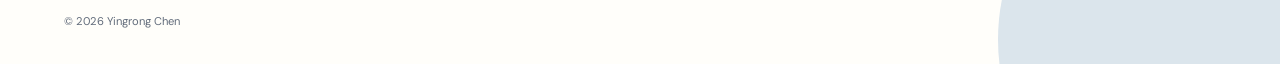
==== commit 0ee9f4d5: "Remove Jekyll configuration and initial content; add profile JavaScript and update resume details" ====
--- a/index.html
+++ b/index.html
@@ -5,17 +5,7 @@
   <meta charset="utf-8" />
   <meta name="author" content="Yingrong Chen" />
   <meta name="viewport" content="width=device-width, initial-scale=1" />
-  <title>Yingrong Chen | Quantum Software Engineer</title>
-  <meta name="description" content="Yingrong Chen is a quantum software engineer at Microsoft building quantum algorithms for cryptography, chemistry, and analytics." />
-  <meta name="theme-color" content="#fffefa" />
-  <link rel="canonical" href="https://yingrongchen.github.io/" />
-  <link rel="icon" href="data:image/svg+xml,%3Csvg xmlns='http://www.w3.org/2000/svg' viewBox='0 0 64 64'%3E%3Ccircle cx='32' cy='32' r='30' fill='%23ffb596'/%3E%3Ctext x='32' y='43' font-family='Arial,sans-serif' font-size='30' font-weight='700' text-anchor='middle' fill='%23141722'%3EYC%3C/text%3E%3C/svg%3E" />
-  <meta property="og:type" content="profile" />
-  <meta property="og:title" content="Yingrong Chen | Quantum Software Engineer" />
-  <meta property="og:description" content="Quantum algorithms for cryptography, chemistry, and analytics at Microsoft." />
-  <meta property="og:url" content="https://yingrongchen.github.io/" />
-  <meta property="og:image" content="https://yingrongchen.github.io/images/profile.jpg" />
-  <meta name="twitter:card" content="summary" />
+  <title>Yingrong Chen | Portfolio</title>
   <link rel="preconnect" href="https://fonts.googleapis.com" />
   <link rel="preconnect" href="https://fonts.gstatic.com" crossorigin />
   <link href="https://fonts.googleapis.com/css2?family=DM+Sans:wght@400;500;600&family=Space+Grotesk:wght@500;600;700&display=swap" rel="stylesheet" />
@@ -23,124 +13,267 @@
 </head>
 
 <body class="profile-poster-page">
-  <main class="profile-poster">
+  <a class="skip-link" href="#main-content">Skip to content</a>
+
+  <nav class="section-nav" aria-label="Portfolio sections">
+    <div class="section-nav-inner">
+      <a class="section-nav-brand" href="#top" aria-label="Back to top">YC</a>
+      <div class="section-nav-links">
+        <a href="#education">Education</a>
+        <a href="#experience">Experience</a>
+        <a href="#code">Projects</a>
+        <a href="#research">Research</a>
+        <a href="#footprint">Posts</a>
+        <a href="#constellation">Interests</a>
+        <a href="#contact">Contact</a>
+      </div>
+    </div>
+  </nav>
+
+  <main class="profile-poster" id="main-content">
     <div class="poster-shape poster-shape-blue" aria-hidden="true"></div>
     <div class="poster-shape poster-shape-peach" aria-hidden="true"></div>
     <div class="poster-shape poster-shape-bottom" aria-hidden="true"></div>
 
-    <header class="poster-hero">
-      <div class="poster-portrait">
-        <img src="/images/profile.jpg" width="600" height="600" alt="Portrait of Yingrong Chen" fetchpriority="high" />
-      </div>
+    <header class="poster-hero" id="top">
+      <button class="poster-portrait" type="button" aria-label="Show Lady the cat" aria-pressed="false" title="Double-click to meet Lady">
+        <img src="/images/profile.png" data-person-src="/images/profile.png" data-cat-src="/images/lady-cat.webp" itemprop="image" alt="Yingrong Chen" />
+      </button>
       <div class="poster-intro">
         <p class="hello">Hello, my name is</p>
-        <h1>Yingrong <span>Chen</span></h1>
+        <h1 itemprop="name">Yingrong <span>Chen</span></h1>
         <p class="intro-copy">
-          I am a quantum software engineer who studies and implements algorithms on computers that do not quite exist yet.
+          I work on fault-tolerant quantum algorithms, resource estimation, and quantum chemistry software.
         </p>
       </div>
     </header>
 
     <div class="poster-grid">
-      <section class="poster-card coded-card">
-        <h2>Things I coded</h2>
+      <section class="poster-card education-card" id="education">
+        <h2>Education</h2>
+        <div class="education-row">
+          <p>2025 – Now</p>
+          <div><h3>University of Washington</h3><span>Physics</span></div>
+        </div>
+        <div class="education-row">
+          <p>2020 – 2023</p>
+          <div><h3>Emory University</h3><span>Chemistry + Computer Science</span></div>
+        </div>
+      </section>
+
+      <section class="poster-card experience-card" id="experience">
+        <h2>Experience</h2>
+        <article>
+          <p class="date">2025 – Now</p>
+          <h3><a class="experience-link" href="https://quantum.microsoft.com/en-us/vision/quantum-for-chemistry" target="_blank" rel="noreferrer">Microsoft</a></h3>
+          <p class="role">Quantum Software Engineer 2</p>
+          <p>Building quantum algorithms for cryptography, chemistry, and analytics.</p>
+        </article>
+        <article>
+          <p class="date">2024 – 2025</p>
+          <h3><a class="experience-link" href="https://azure.microsoft.com/en-us/blog/quantum/2024/06/18/introducing-two-powerful-new-capabilities-in-azure-quantum-elements-generative-chemistry-and-accelerated-dft/" target="_blank" rel="noreferrer">Microsoft</a></h3>
+          <p class="role">Software Engineer</p>
+          <p>GPU-accelerated quantum mechanics calculations and Azure-powered computational drug design.</p>
+        </article>
+        <article>
+          <p class="date">2022 – 2023</p>
+          <h3><a class="experience-link" href="https://meilerlab.org/" target="_blank" rel="noreferrer">Meiler Lab</a></h3>
+          <p class="role">Research Student</p>
+          <p>Protein modeling, molecular dynamics, and C++ contributions to Rosetta.</p>
+        </article>
+        <article>
+          <p class="date">2022 – 2023</p>
+          <h3><a class="experience-link" href="https://flgroup.emorychem.science/people/" target="_blank" rel="noreferrer">Fang Liu Lab</a></h3>
+          <p class="role">Research Student</p>
+          <p>QM/MM and TDDFT studies of green fluorescent protein environments.</p>
+        </article>
+      </section>
+
+      <section class="poster-card coded-card" id="code">
+        <h2>Projects</h2>
         <div class="code-badges">
           <a href="https://github.com/microsoft/qdk-chemistry/tree/main/python/src/qdk_chemistry/algorithms" aria-label="QDK Chemistry algorithms">
-            <span class="code-ring">Python</span>
+            <span class="code-ring code-ring-stacked"><span>Python</span><span>C++</span></span>
             <strong>qdk-chemistry</strong>
+            <small class="code-description">Quantum chemistry algorithms, workflows, and resource estimation.</small>
           </a>
           <a href="https://github.com/fedimser/quant-arith-re" aria-label="QuantumArithmetic project">
             <span class="code-ring">Q#</span>
             <strong>Quantum arithmetic</strong>
+            <small class="code-description">Q# implementations and resource estimates for quantum arithmetic algorithms.</small>
           </a>
-          <div class="code-badge-static">
+          <div>
             <span class="code-ring">Cirq</span>
             <strong>Shor's algorithm</strong>
+            <small class="code-description">Fault-tolerant factoring circuits and resource analysis in Cirq.</small>
           </div>
           <a href="https://github.com/microsoft/skala" aria-label="Skala project">
             <span class="code-ring">CUDA</span>
             <strong>ML chemistry</strong>
+            <small class="code-description">GPU-accelerated deep-learning exchange-correlation functionals.</small>
           </a>
         </div>
-      </section>
-
-      <section class="poster-card experience-card">
-        <h2>My experience</h2>
-        <article>
-          <p class="date">2025 – Now</p>
-          <h3>Microsoft</h3>
-          <p class="role">Quantum Software Engineer 2</p>
-          <p>Building quantum algorithms for cryptography, chemistry, and analytics.</p>
-        </article>
-        <article>
-          <p class="date">2024 – 2025</p>
-          <h3>Microsoft</h3>
-          <p class="role">Software Engineer</p>
-          <p>GPU-accelerated quantum mechanics calculations and Azure-powered computational drug design.</p>
-        </article>
-        <article>
-          <p class="date">2022 – 2023</p>
-          <h3>Meiler Lab + Fang Liu Lab</h3>
-          <p class="role">Research Student</p>
-          <p>Protein modeling and QM/MM.</p>
-        </article>
-      </section>
-
-      <section class="poster-card photos-card">
-        <h2>Photos</h2>
-        <div class="media-grid">
-          <div class="media-space cat-photo-space" role="img" aria-label="Space reserved for a cat photo"></div>
-          <a class="media-space dance-video-space" href="https://www.youtube.com/@yingrongchen5112/videos" aria-label="Watch my dance videos on YouTube">
-            <span class="play-icon" aria-hidden="true"></span>
-          </a>
-        </div>
-      </section>
-
-      <section class="poster-card education-card">
-        <h2>My education</h2>
-        <div class="education-row">
-          <p>2025 – Now</p>
-          <div><strong>University of Washington</strong><span>Physics</span></div>
-        </div>
-        <div class="education-row">
-          <p>2022 – 2023</p>
-          <div><strong>Emory University</strong><span>B.S. Chemistry (High Honors) + Computer Science</span></div>
-        </div>
-      </section>
-
-      <section class="poster-card writing-card">
-        <h2>Selected publications</h2>
-        <ul class="pub-list">
-          <li>
-            <a href="https://arxiv.org/abs/2601.15253">QDK/Chemistry: A Modular Toolkit for Quantum Chemistry Applications</a>
-            <span>Baker et al. · arXiv 2026</span>
-          </li>
-          <li>
-            <a href="https://arxiv.org/abs/2506.14665">Accurate and Scalable Exchange–Correlation with Deep Learning</a>
-            <span>Luise et al. · arXiv 2025</span>
-          </li>
-          <li>
-            <a href="https://github.com/fedimser/quant-arith-re">Quantum Arithmetic Algorithms: Implementation, Resource Estimation, and Comparison</a>
-            <span>Fedoriaka et al. · IEEE Quantum Week 2025</span>
-          </li>
-        </ul>
-        <h2 class="honors-heading">Honors</h2>
-        <ul class="honor-list">
-          <li><span>2023</span>NSF GRFP Honorable Mention</li>
-          <li><span>2022</span>Barry Goldwater Scholarship</li>
-          <li><span>2021</span>NSF XSEDE EMPOWER &amp; Oxford Research Scholar</li>
-        </ul>
       </section>
     </div>
 
+    <div class="research-posts-grid">
+    <section class="online-footprint research-output" id="research" aria-labelledby="research-output-title">
+      <header class="footprint-heading">
+        <h2 id="research-output-title">Research paper</h2>
+      </header>
+
+      <div class="footprint-list">
+        <article class="footprint-item">
+          <div class="footprint-meta">
+            <time datetime="2026-08-20">2026</time>
+            <span>arXiv:2608.20593</span>
+          </div>
+          <div>
+            <h3><a class="footprint-link" href="https://arxiv.org/abs/2608.20593" target="_blank" rel="noreferrer">Clifford-efficient sparse state preparation for molecular wavefunctions</a></h3>
+            <p>Preparing sparse molecular states on a quantum computer using affine compression over GF(2).</p>
+          </div>
+        </article>
+
+        <article class="footprint-item">
+          <div class="footprint-meta">
+            <time datetime="2026-01-21">2026</time>
+            <span>arXiv:2601.15253</span>
+          </div>
+          <div>
+            <h3><a class="footprint-link" href="https://arxiv.org/abs/2601.15253" target="_blank" rel="noreferrer">QDK/Chemistry: A Modular Toolkit for Quantum Chemistry Applications</a></h3>
+            <p>A toolkit for quantum algorithms in chemistry that connects classical calculations to quantum circuit execution and resource estimation.</p>
+          </div>
+        </article>
+
+        <article class="footprint-item">
+          <div class="footprint-meta">
+            <time datetime="2025-08-30">2025</time>
+            <span>IEEE Quantum Week</span>
+          </div>
+          <div>
+            <h3><a class="footprint-link" href="https://ieeexplore.ieee.org/document/11250189" target="_blank" rel="noreferrer">Quantum Arithmetic Algorithms: Implementation, Resource Estimation, and Comparison</a></h3>
+            <p>Implementations and resource comparisons for quantum addition, multiplication, division, and modular exponentiation.</p>
+          </div>
+        </article>
+
+        <article class="footprint-item">
+          <div class="footprint-meta">
+            <time datetime="2025-06-17">2025</time>
+            <span>arXiv:2506.14665</span>
+          </div>
+          <div>
+            <h3><a class="footprint-link" href="https://arxiv.org/abs/2506.14665" target="_blank" rel="noreferrer">Accurate and scalable exchange-correlation with deep learning</a></h3>
+            <p>The Skala deep-learning exchange-correlation functional for accurate, scalable first-principles simulation.</p>
+          </div>
+        </article>
+
+        <article class="footprint-item">
+          <div class="footprint-meta">
+            <time datetime="2023">2023</time>
+            <span>Emory honors thesis</span>
+          </div>
+          <div>
+            <h3><a class="footprint-link" href="https://etd.library.emory.edu/downloads/fx719n94x?locale=en" target="_blank" rel="noreferrer">Undergraduate honors thesis in chemistry</a></h3>
+            <p>Green fluorescent protein simulations and energy-gap fluctuation calculations using QM/MM and TDDFT.</p>
+          </div>
+        </article>
+      </div>
+    </section>
+
+    <section class="online-footprint" id="footprint" aria-labelledby="footprint-title">
+      <header class="footprint-heading">
+        <h2 id="footprint-title">Online footprint</h2>
+      </header>
+
+      <div class="footprint-list">
+        <article class="footprint-item">
+          <div class="footprint-meta">
+            <time datetime="2024-05-28">May 2024</time>
+            <span>Emory News</span>
+          </div>
+          <div>
+            <h3><a class="footprint-link" href="https://news.emorychem.science/yingrong-chen/" target="_blank" rel="noreferrer">Emory alumni profile</a></h3>
+          </div>
+        </article>
+
+        <article class="footprint-item">
+          <div class="footprint-meta">
+            <time datetime="2024">2024</time>
+            <span>Emory Chemistry Stories</span>
+          </div>
+          <div>
+            <h3><a class="footprint-link" href="https://chemistry.emory.edu/stories/NSF2024/" target="_blank" rel="noreferrer">Chemistry celebrates student success in the 2024 NSF GRFP Competition</a></h3>
+          </div>
+        </article>
+
+        <article class="footprint-item">
+          <div class="footprint-meta">
+            <time datetime="2023-04-20">April 2023</time>
+            <span>Emory News</span>
+          </div>
+          <div>
+            <h3><a class="footprint-link" href="https://news.emory.edu/stories/2023/04/four-emory-college-juniors-win-elite-goldwater-scholarship" target="_blank" rel="noreferrer">Four Emory College juniors win elite Goldwater Scholarship</a></h3>
+          </div>
+        </article>
+      </div>
+    </section>
+
+    </div>
+
+    <section class="constellation-card" id="constellation" aria-labelledby="constellation-title">
+      <h2 id="constellation-title">Interest constellation</h2>
+
+      <div class="constellation-filters" role="group" aria-label="Filter knowledge areas">
+        <button type="button" class="constellation-filter is-active" data-cluster="all" aria-pressed="true">All</button>
+        <button type="button" class="constellation-filter" data-cluster="algorithms" aria-pressed="false">Quantum algorithms</button>
+        <button type="button" class="constellation-filter" data-cluster="software-engineering" aria-pressed="false">Software engineering</button>
+        <button type="button" class="constellation-filter" data-cluster="biochemistry" aria-pressed="false">Biochemistry</button>
+        <button type="button" class="constellation-filter" data-cluster="physics-math" aria-pressed="false">Physics &amp; math</button>
+      </div>
+
+      <div class="constellation-stage">
+        <canvas id="knowledge-constellation" tabindex="0" role="img" aria-label="Interactive map of Yingrong Chen's interests"></canvas>
+        <div class="constellation-tooltip" aria-hidden="true"></div>
+      </div>
+
+      <div class="constellation-legend" aria-label="Interest colors">
+        <span class="constellation-legend-item legend-algorithms">Quantum algorithms</span>
+        <span class="constellation-legend-item legend-software">Software engineering</span>
+        <span class="constellation-legend-item legend-biochemistry">Biochemistry</span>
+        <span class="constellation-legend-item legend-physics">Physics &amp; math</span>
+      </div>
+
+      <div class="constellation-detail" aria-live="polite" hidden>
+        <strong></strong>
+        <span></span>
+      </div>
+    </section>
+
+    <section class="contact-section" id="contact" aria-labelledby="contact-title">
+      <header>
+        <h2 id="contact-title">Contact</h2>
+        <p class="contact-kicker">// Let's connect</p>
+      </header>
+      <div class="contact-body">
+        <p class="contact-note">Open to quantum software engineering roles.</p>
+        <div class="contact-links">
+          <a class="contact-link" href="mailto:yingrong.chen.momo@gmail.com"><span>Email</span><span aria-hidden="true">↗</span></a>
+          <a class="contact-link" href="https://www.linkedin.com/in/yingrong-chen/" target="_blank" rel="noreferrer"><span>LinkedIn</span><span aria-hidden="true">↗</span></a>
+          <a class="contact-link" href="https://github.com/YingrongChen" target="_blank" rel="noreferrer"><span>GitHub</span><span aria-hidden="true">↗</span></a>
+          <a class="contact-link" href="https://www.youtube.com/@yingrongchen5112/videos" target="_blank" rel="noreferrer"><span>YouTube</span><span aria-hidden="true">↗</span></a>
+          <a class="contact-link" href="/resume.pdf" download><span>Resume</span><span aria-hidden="true">↓</span></a>
+        </div>
+      </div>
+    </section>
+
     <footer class="poster-footer">
-      <a href="https://www.linkedin.com/in/yingrong-chen/">LinkedIn</a>
-      <a href="https://github.com/YingrongChen">GitHub</a>
-      <a href="https://www.youtube.com/@yingrongchen5112/videos">YouTube</a>
-      <a href="mailto:yingrong.chen.momo@gmail.com">Email</a>
+      <p>&copy; 2026 Yingrong Chen</p>
     </footer>
   </main>
 
+  <script src="/profile.js?v=20261014" defer></script>
+  <script src="/constellation.js?v=20261014-8" defer></script>
+
 </body>
 
 </html>
--- a/styles.css
+++ b/styles.css
@@ -688,16 +688,90 @@
 }
 
 /* Poster-style home */
+html {
+    scroll-behavior: smooth;
+}
+
 .profile-poster-page {
     --poster-ink: #141722;
-    --poster-blue: #546aa8;
+    --poster-blue: #7188c0;
     --poster-blue-soft: #dbe5ec;
     --poster-peach: #ffb596;
     --poster-peach-soft: #f9d9c9;
     margin: 0;
     color: var(--poster-ink);
     font-family: "DM Sans", sans-serif;
-    background: #e9edf1;
+    background: #fffefa;
+}
+
+.skip-link {
+    position: fixed;
+    top: 8px;
+    left: 12px;
+    z-index: 200;
+    padding: 8px 12px;
+    color: #fff;
+    background: var(--poster-ink);
+    transform: translateY(-150%);
+}
+
+.skip-link:focus {
+    transform: translateY(0);
+}
+
+.section-nav {
+    position: sticky;
+    top: 0;
+    z-index: 100;
+    border-bottom: 1px solid rgba(20, 23, 34, 0.12);
+    background: rgba(255, 254, 250, 0.9);
+    backdrop-filter: blur(14px);
+}
+
+.section-nav-inner {
+    width: 100%;
+    max-width: 1440px;
+    min-height: 58px;
+    margin: 0 auto;
+    padding: 0 clamp(20px, 5vw, 80px);
+    display: flex;
+    align-items: center;
+    gap: clamp(20px, 4vw, 54px);
+}
+
+.section-nav-brand {
+    flex: 0 0 auto;
+    color: #f2763f;
+    font: 700 1rem "Space Grotesk", sans-serif;
+    text-decoration: none;
+}
+
+.section-nav-links {
+    display: flex;
+    align-items: center;
+    gap: clamp(14px, 2.5vw, 34px);
+    overflow-x: auto;
+    scrollbar-width: none;
+}
+
+.section-nav-links::-webkit-scrollbar {
+    display: none;
+}
+
+.section-nav-links a {
+    padding: 19px 0 16px;
+    border-bottom: 2px solid transparent;
+    color: #4f5867;
+    font-size: 0.72rem;
+    font-weight: 700;
+    text-decoration: none;
+    white-space: nowrap;
+}
+
+.section-nav-links a:hover,
+.section-nav-links a:focus-visible {
+    border-bottom-color: #f2763f;
+    color: var(--poster-ink);
 }
 
 .profile-poster-page h1,
@@ -715,21 +789,37 @@
     letter-spacing: 0;
 }
 
+.poster-card h2,
+.footprint-heading h2,
+.constellation-card h2,
+.contact-section h2 {
+    font-size: clamp(1.35rem, 2vw, 1.75rem);
+    font-weight: 700;
+    line-height: 1.15;
+}
+
 .profile-poster {
     position: relative;
-    width: min(820px, calc(100% - 32px));
-    min-height: 1060px;
-    margin: 32px auto;
-    padding: 64px 72px 36px;
+    width: 100%;
+    min-height: 100vh;
+    margin: 0;
+    padding: clamp(36px, 5vw, 72px) clamp(20px, 5vw, 80px) 36px;
     overflow: hidden;
     background: #fffefa;
-    box-shadow: 0 22px 70px rgba(38, 48, 68, 0.14);
     isolation: isolate;
 }
 
 .profile-poster > *:not(.poster-shape) {
     position: relative;
     z-index: 1;
+    max-width: 1440px;
+    margin-left: auto;
+    margin-right: auto;
+}
+
+.profile-poster section[id],
+.poster-hero[id] {
+    scroll-margin-top: 76px;
 }
 
 .poster-shape {
@@ -741,25 +831,25 @@
 
 .poster-shape-blue {
     top: 108px;
-    left: -190px;
-    width: 380px;
-    height: 380px;
+    left: -12vw;
+    width: clamp(320px, 30vw, 560px);
+    height: clamp(320px, 30vw, 560px);
     background: var(--poster-blue-soft);
 }
 
 .poster-shape-peach {
     top: -115px;
-    right: -95px;
-    width: 550px;
-    height: 550px;
+    right: -6vw;
+    width: clamp(460px, 40vw, 780px);
+    height: clamp(460px, 40vw, 780px);
     background: var(--poster-peach-soft);
 }
 
 .poster-shape-bottom {
-    right: -170px;
+    right: -10vw;
     bottom: -180px;
-    width: 430px;
-    height: 430px;
+    width: clamp(380px, 32vw, 620px);
+    height: clamp(380px, 32vw, 620px);
     background: var(--poster-blue-soft);
 }
 
@@ -774,18 +864,33 @@
 .poster-portrait {
     width: 240px;
     height: 240px;
+    padding: 0;
     overflow: hidden;
+    border: 0;
     border-radius: 50%;
+    background: #fff;
+    cursor: pointer;
 }
 
 .poster-portrait img {
     width: 100%;
     height: 100%;
     object-fit: cover;
+    transition: opacity 0.16s ease, transform 0.16s ease;
+}
+
+.poster-portrait.is-swapping img {
+    opacity: 0;
+    transform: scale(0.98);
+}
+
+.poster-portrait:focus-visible {
+    outline: 3px solid #f2763f;
+    outline-offset: 4px;
 }
 
 .poster-intro {
-    padding: 10px 0 16px;
+    padding-top: 10px;
 }
 
 .hello {
@@ -809,20 +914,18 @@
 .intro-copy {
     max-width: 390px;
     margin-bottom: 0;
-    color: #5a5a66;
-    font-size: 0.95rem;
+    color: #686875;
+    font-size: 0.86rem;
     line-height: 1.55;
 }
 
 .poster-grid {
     margin-top: 8px;
     display: grid;
-    grid-template-columns: minmax(0, 0.92fr) minmax(0, 1.08fr);
+    grid-template-columns: minmax(280px, 0.85fr) minmax(0, 1.15fr);
     grid-template-areas:
-        "coded experience"
-        "photos experience"
-        "photos education"
-        "writing writing";
+        "education experience"
+        "coded experience";
     gap: 20px 24px;
     align-items: stretch;
 }
@@ -834,14 +937,19 @@
 
 .poster-card h2 {
     margin-bottom: 22px;
-    font-size: 1.18rem;
-    font-weight: 700;
+    padding-bottom: 16px;
+    border-bottom: 1px solid rgba(20, 23, 34, 0.18);
 }
 
 .coded-card {
     grid-area: coded;
     color: var(--poster-ink);
-    background: var(--poster-peach);
+    background: var(--poster-peach-soft);
+}
+
+.coded-card h2,
+.education-card h2 {
+    color: #9e3f24;
 }
 
 .code-badges {
@@ -852,27 +960,9 @@
 
 .code-badges > * {
     min-width: 0;
-    padding: 6px 2px;
-    border-radius: 14px;
     color: var(--poster-ink);
     text-align: center;
     text-decoration: none;
-    transition: background-color 0.2s ease;
-}
-
-.code-badges a:hover,
-.code-badges a:focus-visible {
-    background: rgba(255, 247, 239, 0.45);
-}
-
-.code-badges a .code-ring {
-    transition: transform 0.35s ease;
-}
-
-.code-badges a:hover .code-ring,
-.code-badges a:focus-visible .code-ring {
-    transform: rotate(-15deg) scale(1.08);
-    border-top-color: #141722;
 }
 
 .code-ring {
@@ -890,16 +980,51 @@
     transform: rotate(-15deg);
 }
 
+.code-ring-stacked {
+    grid-template-rows: repeat(2, min-content);
+    align-content: center;
+    gap: 2px;
+    font-size: 0.68rem;
+    line-height: 1;
+}
+
 .code-ring + strong {
     display: block;
-    font-size: 0.78rem;
-    line-height: 1.25;
+    font-size: 0.82rem;
+    line-height: 1.35;
+}
+
+.code-description {
+    margin-top: 6px;
+    display: block;
+    color: #6f4c42;
+    font-size: 0.68rem;
+    font-weight: 500;
+    line-height: 1.35;
+}
+
+.code-badges > a strong::after {
+    margin-left: 3px;
+    color: #8c3217;
+    font-size: 0.7em;
+    vertical-align: super;
+    content: "\2197";
+}
+
+.code-badges > a:hover strong,
+.code-badges > a:focus-visible strong {
+    text-decoration: underline;
+    text-underline-offset: 3px;
 }
 
 .experience-card {
     grid-area: experience;
-    color: #fff;
-    background: var(--poster-blue);
+    color: var(--poster-ink);
+    background: var(--poster-blue-soft);
+}
+
+.experience-card h2 {
+    color: #36558f;
 }
 
 .experience-card article + article {
@@ -907,28 +1032,50 @@
 }
 
 .experience-card .date {
-    margin-bottom: 3px;
-    font-size: 0.75rem;
-    font-style: italic;
+    margin-bottom: 6px;
+    font-size: 0.72rem;
     font-weight: 700;
 }
 
-.experience-card h3 {
-    margin-bottom: 1px;
+.experience-card h3,
+.education-row h3,
+.footprint-item h3 {
+    margin-bottom: 7px;
     font-size: 1rem;
+    line-height: 1.35;
+}
+
+.experience-link {
+    color: inherit;
+    text-decoration-color: rgba(20, 23, 34, 0.45);
+    text-underline-offset: 3px;
+}
+
+.experience-link::after {
+    margin-left: 2px;
+    color: #f2763f;
+    font-size: 0.65em;
+    vertical-align: super;
+    content: "\2197";
+}
+
+.experience-link:hover,
+.experience-link:focus-visible {
+    color: #f2763f;
+    text-decoration-color: #f2763f;
 }
 
 .experience-card .role {
     margin-bottom: 8px;
-    font-size: 0.84rem;
-    font-style: italic;
+    font-size: 0.82rem;
+    line-height: 1.55;
 }
 
 .experience-card article > p:last-child {
     margin-bottom: 0;
-    color: rgba(255, 255, 255, 0.92);
+    color: #4f5867;
     font-size: 0.82rem;
-    line-height: 1.5;
+    line-height: 1.55;
 }
 
 .photos-card {
@@ -937,6 +1084,266 @@
     background: var(--poster-blue);
 }
 
+.constellation-card {
+    min-width: 0;
+    margin-top: clamp(42px, 6vw, 78px);
+    padding: clamp(24px, 4vw, 48px);
+    display: flex;
+    flex-direction: column;
+    gap: 14px;
+    overflow: hidden;
+    border-radius: 24px;
+    color: #fff;
+    background: #0b1222;
+}
+
+.constellation-card h2 {
+    margin-bottom: 0;
+}
+
+.constellation-description {
+    margin-bottom: 0;
+    color: rgba(219, 229, 241, 0.72);
+    font-size: 0.78rem;
+}
+
+.constellation-filters {
+    display: flex;
+    flex-wrap: wrap;
+    gap: 8px;
+}
+
+.constellation-filter {
+    padding: 5px 12px;
+    border: 1px solid rgba(219, 229, 241, 0.28);
+    border-radius: 999px;
+    color: #dbe5f1;
+    background: transparent;
+    font: 600 0.7rem "DM Sans", sans-serif;
+    cursor: pointer;
+    transition: background-color 0.2s ease, border-color 0.2s ease;
+}
+
+.constellation-filter:hover,
+.constellation-filter:focus-visible {
+    border-color: #2dd4d7;
+}
+
+.constellation-filter.is-active {
+    border-color: #2dd4d7;
+    color: #0b1222;
+    background: #2dd4d7;
+}
+
+.constellation-stage {
+    position: relative;
+    flex: 1;
+    min-height: 360px;
+    aspect-ratio: 16 / 10;
+    overflow: hidden;
+    border-radius: 16px;
+}
+
+.constellation-stage canvas {
+    position: absolute;
+    inset: 0;
+    display: block;
+    width: 100%;
+    height: 100%;
+}
+
+.constellation-stage canvas.is-pointing {
+    cursor: pointer;
+}
+
+.constellation-stage canvas:focus-visible {
+    outline: 2px solid #2dd4d7;
+    outline-offset: -2px;
+}
+
+.constellation-tooltip {
+    position: absolute;
+    z-index: 2;
+    padding: 4px 10px;
+    border: 1px solid rgba(45, 212, 215, 0.4);
+    border-radius: 8px;
+    color: #fff;
+    background: rgba(7, 11, 20, 0.92);
+    font-size: 0.72rem;
+    white-space: nowrap;
+    pointer-events: none;
+    opacity: 0;
+    transition: opacity 0.15s ease;
+}
+
+.constellation-tooltip.is-visible {
+    opacity: 1;
+}
+
+.constellation-detail {
+    min-height: 3.2em;
+    font-size: 0.78rem;
+    line-height: 1.45;
+}
+
+.constellation-legend {
+    padding-top: 2px;
+    display: flex;
+    flex-wrap: wrap;
+    justify-content: center;
+    gap: 8px 22px;
+}
+
+.constellation-legend-item {
+    display: inline-flex;
+    align-items: center;
+    gap: 7px;
+    color: #dbe5f1;
+    font-size: 0.72rem;
+    font-weight: 600;
+}
+
+.constellation-legend-item::before {
+    width: 8px;
+    height: 8px;
+    border-radius: 50%;
+    background: var(--legend-color);
+    box-shadow: 0 0 8px var(--legend-color);
+    content: "";
+}
+
+.legend-algorithms {
+    --legend-color: #2dd4d7;
+}
+
+.legend-software {
+    --legend-color: #ff719d;
+}
+
+.legend-biochemistry {
+    --legend-color: #57dfa0;
+}
+
+.legend-physics {
+    --legend-color: #b99cff;
+}
+
+.constellation-detail strong {
+    display: block;
+    color: #2dd4d7;
+}
+
+.constellation-detail span {
+    color: rgba(219, 229, 241, 0.82);
+}
+
+.online-footprint {
+    margin-top: clamp(42px, 6vw, 78px);
+    padding-top: 28px;
+    display: grid;
+    grid-template-columns: minmax(190px, 0.45fr) minmax(0, 1.55fr);
+    gap: 32px clamp(32px, 6vw, 88px);
+    border-top: 2px solid var(--poster-ink);
+}
+
+.research-output {
+    margin-top: clamp(36px, 4vw, 56px);
+}
+
+.research-posts-grid {
+    margin-top: clamp(42px, 6vw, 78px);
+    display: grid;
+    grid-template-columns: repeat(2, minmax(0, 1fr));
+    gap: clamp(28px, 4vw, 58px);
+    align-items: start;
+}
+
+.research-posts-grid .online-footprint {
+    margin-top: 0;
+    padding: clamp(24px, 3vw, 36px);
+    display: block;
+    border-top: 0;
+    border-radius: 24px;
+}
+
+.research-posts-grid #research {
+    background: var(--poster-blue-soft);
+}
+
+.research-posts-grid #footprint {
+    background: var(--poster-peach-soft);
+}
+
+.research-posts-grid .footprint-heading {
+    margin-bottom: 24px;
+}
+
+.research-posts-grid .footprint-item {
+    grid-template-columns: 120px minmax(0, 1fr);
+    gap: 20px;
+}
+
+@media (max-width: 1100px) {
+    .research-posts-grid {
+        grid-template-columns: 1fr;
+    }
+}
+
+.footprint-heading h2 {
+    margin-bottom: 0;
+}
+
+.footprint-list {
+    border-top: 1px solid #ced5df;
+}
+
+.footprint-item {
+    padding: 22px 0;
+    display: grid;
+    grid-template-columns: 150px minmax(0, 1fr);
+    gap: 24px;
+    border-bottom: 1px solid #ced5df;
+}
+
+.footprint-meta {
+    display: flex;
+    flex-direction: column;
+    gap: 4px;
+    color: #626c7b;
+    font-size: 0.72rem;
+}
+
+.footprint-meta time {
+    color: #f2763f;
+    font-weight: 700;
+}
+
+.footprint-item p {
+    margin-bottom: 0;
+    color: #626c7b;
+    font-size: 0.82rem;
+    line-height: 1.55;
+}
+
+.footprint-link {
+    color: var(--poster-ink);
+    text-decoration-color: #f2763f;
+    text-underline-offset: 4px;
+}
+
+.footprint-link::after {
+    margin-left: 4px;
+    color: #f2763f;
+    font-size: 0.65em;
+    vertical-align: super;
+    content: "\2197";
+}
+
+.footprint-link:hover,
+.footprint-link:focus-visible {
+    color: #f2763f;
+}
+
 .media-grid {
     display: grid;
     grid-template-columns: 1fr 1fr;
@@ -954,51 +1361,19 @@
 }
 
 .dance-video-space {
-    position: relative;
     align-self: end;
     aspect-ratio: 4 / 5;
-    display: grid;
-    place-items: center;
     border-radius: 8px;
-    transition: background-color 0.2s ease;
-}
-
-.dance-video-space:hover,
-.dance-video-space:focus-visible {
-    background: rgba(255, 255, 255, 0.2);
-}
-
-.play-icon {
-    width: 48px;
-    height: 48px;
-    display: grid;
-    place-items: center;
-    border-radius: 50%;
-    background: var(--poster-peach);
-    transition: transform 0.2s ease;
-}
-
-.play-icon::before {
-    margin-left: 4px;
-    border-top: 9px solid transparent;
-    border-bottom: 9px solid transparent;
-    border-left: 14px solid var(--poster-ink);
-    content: "";
-}
-
-.dance-video-space:hover .play-icon,
-.dance-video-space:focus-visible .play-icon {
-    transform: scale(1.1);
 }
 
 .education-card {
     grid-area: education;
-    background: var(--poster-peach);
+    background: var(--poster-peach-soft);
 }
 
 .education-row {
     display: grid;
-    grid-template-columns: 96px 1fr;
+    grid-template-columns: 82px 1fr;
     gap: 8px;
 }
 
@@ -1006,124 +1381,153 @@
     margin-top: 22px;
 }
 
-.education-row p,
-.education-row strong,
+.education-row p {
+    margin-bottom: 6px;
+    font-size: 0.72rem;
+    font-weight: 700;
+}
+
+.education-row h3,
+.education-row span {
+    display: block;
+}
+
 .education-row span {
     font-size: 0.82rem;
-}
-
-.education-row p {
+    line-height: 1.55;
+}
+
+.contact-section {
+    margin-top: clamp(42px, 6vw, 78px);
+    padding-top: 28px;
+    display: grid;
+    grid-template-columns: minmax(190px, 0.45fr) minmax(0, 1.55fr);
+    gap: 32px clamp(32px, 6vw, 88px);
+    border-top: 2px solid var(--poster-ink);
+}
+
+.contact-section h2 {
+    margin-bottom: 7px;
+}
+
+.contact-kicker {
     margin-bottom: 0;
-    font-style: italic;
+    color: #f2763f;
+    font-size: 0.7rem;
     font-weight: 700;
-}
-
-.education-row strong,
-.education-row span {
-    display: block;
-    line-height: 1.35;
-}
-
-.education-row span {
-    font-style: italic;
-}
-
-.writing-card {
-    grid-area: writing;
-    background: rgba(219, 229, 236, 0.85);
-}
-
-.pub-list,
-.honor-list {
-    margin: 0;
-    padding: 0;
-    list-style: none;
-}
-
-.pub-list li + li {
-    margin-top: 14px;
-}
-
-.pub-list a {
-    display: block;
+    text-transform: uppercase;
+}
+
+.contact-note {
+    margin-bottom: 24px;
+    color: #4f5867;
+    font-size: 1rem;
+    line-height: 1.6;
+}
+
+.contact-links {
+    display: grid;
+    grid-template-columns: repeat(5, minmax(0, 1fr));
+    border-top: 1px solid #ced5df;
+}
+
+.contact-link {
+    padding: 14px 12px;
+    display: flex;
+    justify-content: space-between;
+    gap: 10px;
+    border-bottom: 1px solid #ced5df;
     color: var(--poster-ink);
-    font-size: 0.88rem;
+    font-size: 0.76rem;
     font-weight: 700;
-    line-height: 1.35;
-    text-decoration-color: #f2763f;
-    text-decoration-thickness: 2px;
-    text-underline-offset: 3px;
-}
-
-.pub-list span {
-    display: block;
-    margin-top: 3px;
-    color: #4a4f5c;
-    font-size: 0.78rem;
-    font-style: italic;
-}
-
-.writing-card .honors-heading {
-    margin: 28px 0 14px;
-}
-
-.honor-list {
-    display: flex;
-    flex-wrap: wrap;
-    gap: 10px;
-}
-
-.honor-list li {
-    padding: 7px 14px;
-    border-radius: 16px;
-    background: #fffefa;
-    font-size: 0.8rem;
-    font-weight: 500;
-}
-
-.honor-list li span {
-    margin-right: 8px;
-    color: #c4501f;
-    font-weight: 700;
+    text-decoration: none;
+}
+
+.contact-link + .contact-link {
+    border-left: 1px solid #ced5df;
+}
+
+.contact-link span:last-child {
+    color: #f2763f;
+}
+
+.contact-link:hover,
+.contact-link:focus-visible {
+    color: #f2763f;
+    background: #fff4ec;
 }
 
 .poster-footer {
-    margin-top: 28px;
-    display: flex;
-    justify-content: center;
-    gap: 24px;
-}
-
-.poster-footer a {
-    color: var(--poster-ink);
-    font-size: 0.85rem;
-    font-weight: 700;
-    text-decoration-color: #f2763f;
-    text-decoration-thickness: 2px;
-    text-underline-offset: 4px;
-}
-
-.poster-footer a:hover {
-    color: #c4501f;
-}
-
-.profile-poster a:focus-visible {
-    outline: 3px solid #141722;
-    outline-offset: 3px;
-}
-
-@media (prefers-reduced-motion: reduce) {
-    .profile-poster * {
-        transition: none !important;
+    margin-top: 44px;
+}
+
+.poster-footer p {
+    margin-bottom: 0;
+    color: #626c7b;
+    font-size: 0.7rem;
+}
+
+@media (max-width: 720px) {
+    .poster-grid {
+        grid-template-columns: 1fr;
+        grid-template-areas:
+            "education"
+            "experience"
+            "coded";
+    }
+
+    .constellation-stage {
+        min-height: 0;
+        aspect-ratio: 1;
+    }
+
+    .online-footprint {
+        grid-template-columns: 1fr;
+        gap: 22px;
+    }
+
+    .contact-section {
+        grid-template-columns: 1fr;
+        gap: 22px;
+    }
+
+    .contact-links {
+        grid-template-columns: repeat(2, minmax(0, 1fr));
+    }
+
+    .contact-link:nth-child(odd) {
+        border-left: 0;
     }
 }
 
 @media (max-width: 520px) {
+    .section-nav-inner {
+        min-height: 52px;
+        padding: 0 18px;
+        gap: 18px;
+    }
+
+    .section-nav-links a {
+        padding: 16px 0 13px;
+    }
+
     .profile-poster {
-        width: min(100% - 20px, 500px);
-        min-height: auto;
-        margin: 10px auto;
-        padding: 38px 24px 28px;
+        padding: 38px 18px 28px;
+    }
+
+    .footprint-item {
+        grid-template-columns: 1fr;
+        gap: 10px;
+    }
+
+    .research-posts-grid .footprint-item {
+        grid-template-columns: 1fr;
+        gap: 10px;
+    }
+
+    .footprint-meta {
+        flex-direction: row;
+        justify-content: space-between;
     }
 
     .poster-shape-peach {
@@ -1139,8 +1543,7 @@
     .poster-hero {
         min-height: 0;
         grid-template-columns: 120px 1fr;
-        gap: 0 20px;
-        align-items: start;
+        gap: 20px;
     }
 
     .poster-portrait {
@@ -1158,38 +1561,25 @@
         font-size: 0.8rem;
     }
 
-    .poster-intro {
-        display: contents;
-    }
-
-    .poster-portrait {
-        grid-row: 1 / 3;
-    }
-
-    .hello {
-        align-self: end;
-    }
-
-    .poster-intro h1 {
-        grid-column: 2;
-    }
-
     .intro-copy {
-        grid-column: 1 / -1;
-        max-width: none;
-        margin-top: 18px;
-        font-size: 0.92rem;
+        font-size: 0.7rem;
     }
 
     .poster-grid {
         margin-top: 32px;
         grid-template-columns: 1fr;
         grid-template-areas:
-            "coded"
+            "education"
             "experience"
-            "photos"
-            "education"
-            "writing";
+            "coded";
+    }
+
+    .contact-links {
+        grid-template-columns: 1fr;
+    }
+
+    .contact-link + .contact-link {
+        border-left: 0;
     }
 
     .poster-card {
@@ -1204,7 +1594,7 @@
 @media (max-width: 390px) {
     .poster-hero {
         grid-template-columns: 94px 1fr;
-        gap: 0 14px;
+        gap: 14px;
     }
 
     .poster-portrait {
@@ -1212,8 +1602,18 @@
         height: 94px;
     }
 
+    .intro-copy {
+        display: none;
+    }
+
     .poster-footer {
         flex-wrap: wrap;
         gap: 10px 18px;
     }
+}
+
+@media (prefers-reduced-motion: reduce) {
+    .poster-portrait img {
+        transition: none;
+    }
 }
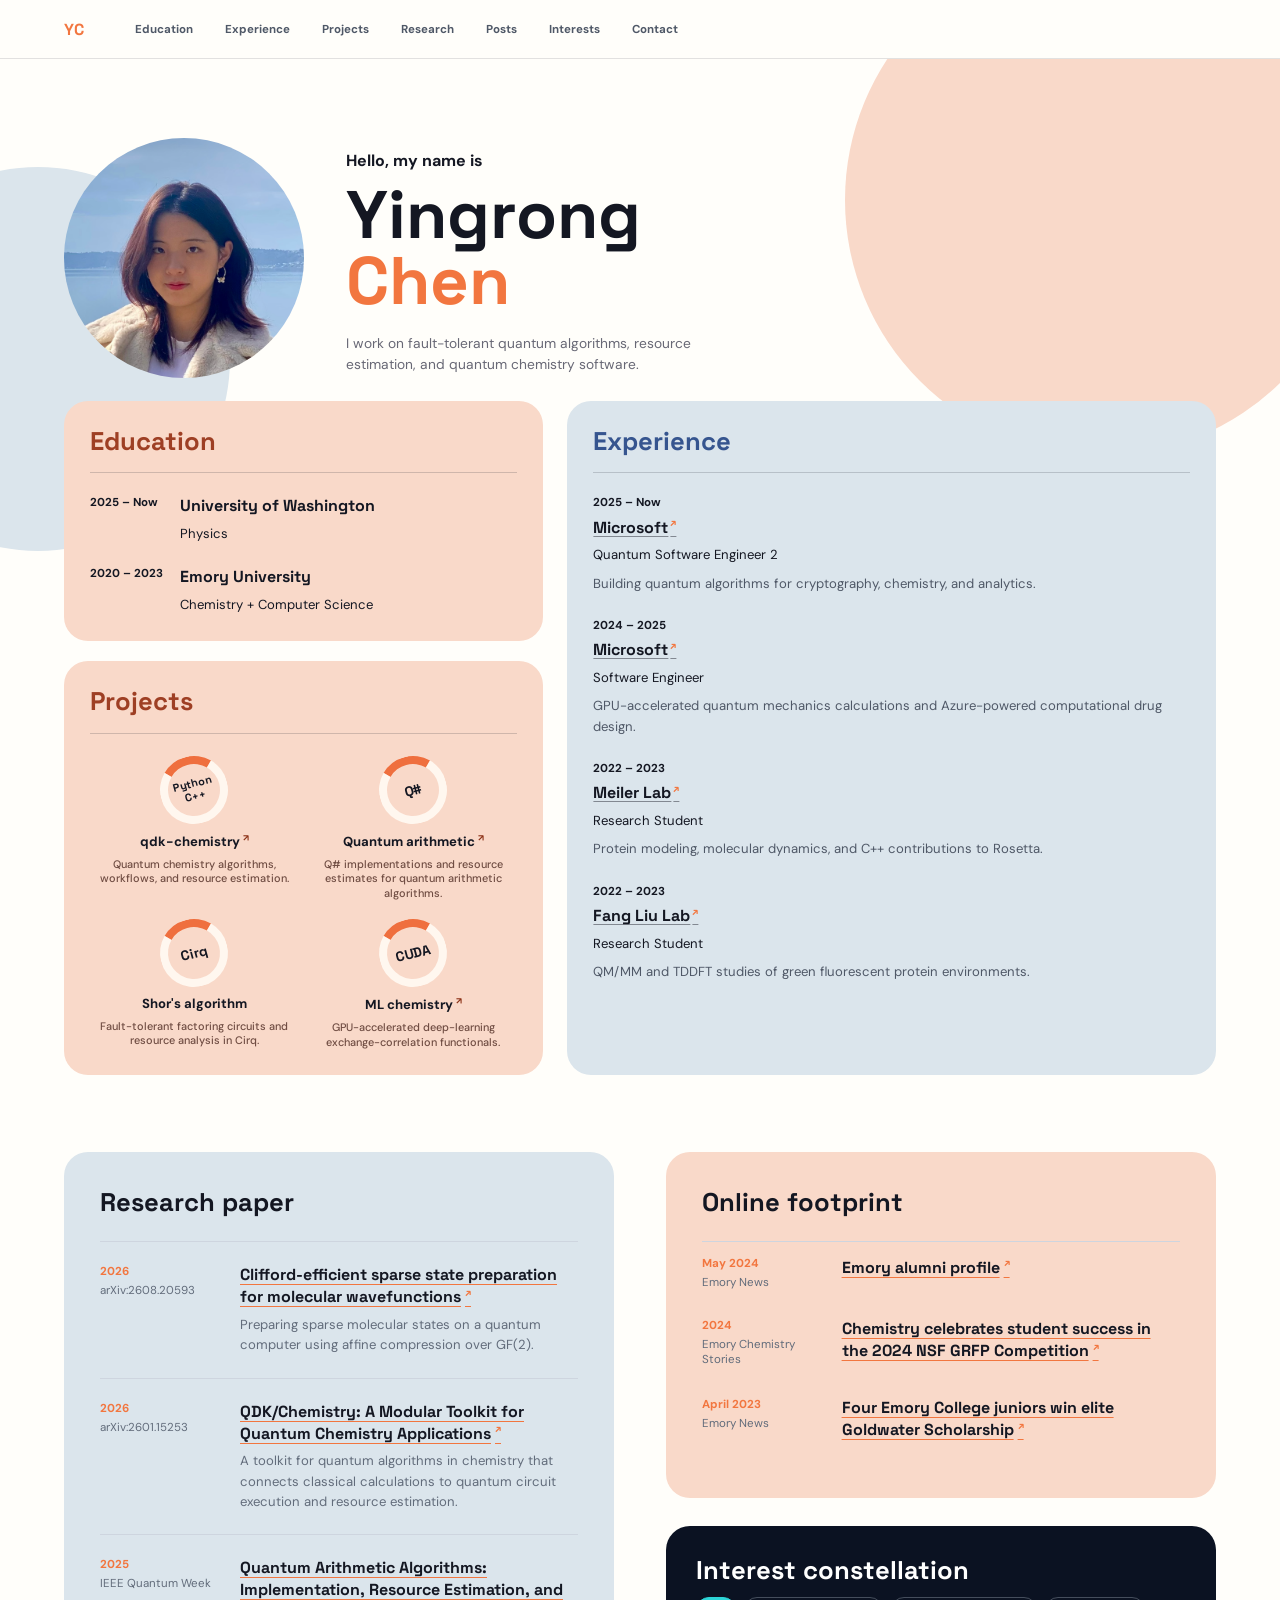
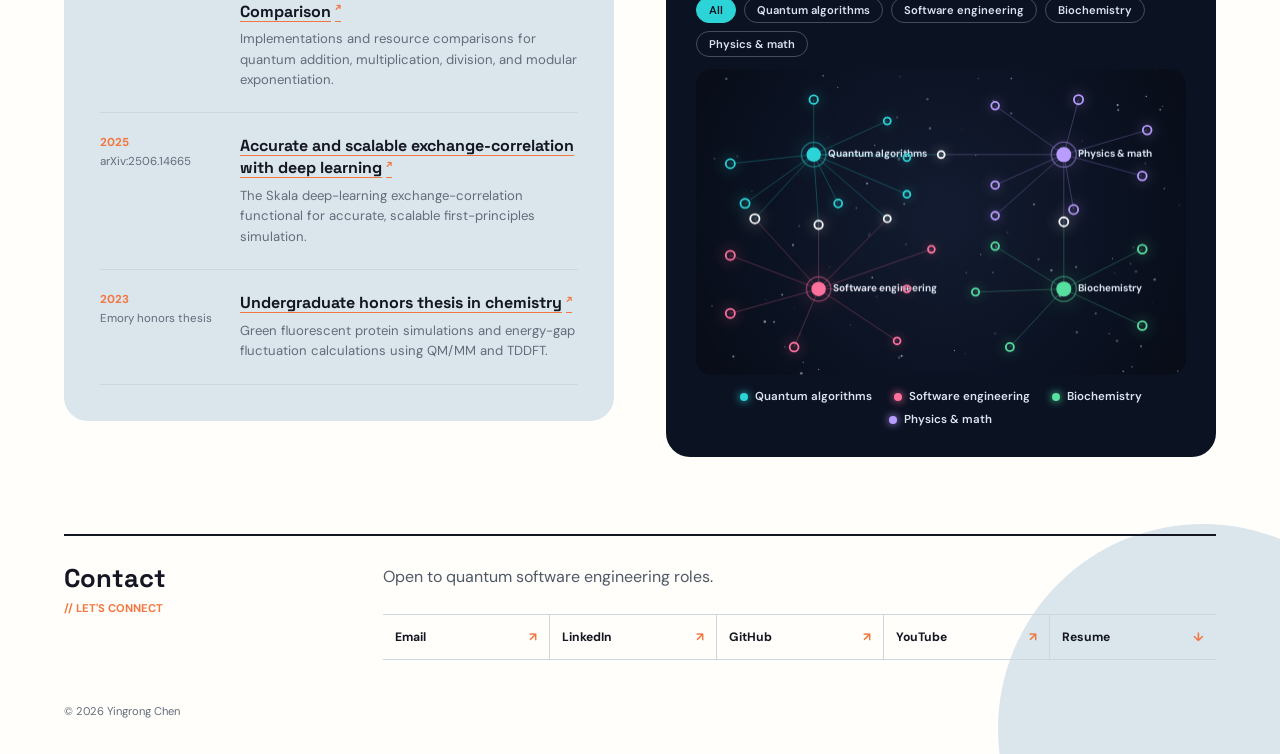
==== commit 1d3d0431: "Update styles and layout for research posts grid in CSS" ====
--- a/index.html
+++ b/index.html
@@ -9,7 +9,7 @@
   <link rel="preconnect" href="https://fonts.googleapis.com" />
   <link rel="preconnect" href="https://fonts.gstatic.com" crossorigin />
   <link href="https://fonts.googleapis.com/css2?family=DM+Sans:wght@400;500;600&family=Space+Grotesk:wght@500;600;700&display=swap" rel="stylesheet" />
-  <link rel="stylesheet" href="/styles.css" />
+  <link rel="stylesheet" href="/styles.css?v=20261014-5" />
 </head>
 
 <body class="profile-poster-page">
@@ -218,8 +218,6 @@
       </div>
     </section>
 
-    </div>
-
     <section class="constellation-card" id="constellation" aria-labelledby="constellation-title">
       <h2 id="constellation-title">Interest constellation</h2>
 
@@ -248,6 +246,8 @@
         <span></span>
       </div>
     </section>
+
+    </div>
 
     <section class="contact-section" id="contact" aria-labelledby="contact-title">
       <header>
--- a/styles.css
+++ b/styles.css
@@ -1254,7 +1254,8 @@
     margin-top: clamp(42px, 6vw, 78px);
     display: grid;
     grid-template-columns: repeat(2, minmax(0, 1fr));
-    gap: clamp(28px, 4vw, 58px);
+    column-gap: clamp(28px, 4vw, 58px);
+    row-gap: 28px;
     align-items: start;
 }
 
@@ -1267,11 +1268,37 @@
 }
 
 .research-posts-grid #research {
+    grid-column: 1;
+    grid-row: 1 / span 2;
     background: var(--poster-blue-soft);
 }
 
 .research-posts-grid #footprint {
+    grid-column: 2;
+    grid-row: 1;
     background: var(--poster-peach-soft);
+}
+
+.research-posts-grid #footprint .footprint-item {
+    padding-top: 14px;
+    padding-bottom: 14px;
+    border-bottom: 0;
+}
+
+.research-posts-grid #footprint .footprint-list {
+    border-top: 1px solid #ced5df;
+}
+
+.research-posts-grid .constellation-card {
+    grid-column: 2;
+    grid-row: 2;
+    margin-top: 0;
+    padding: clamp(20px, 2.5vw, 30px);
+    gap: 12px;
+}
+
+.research-posts-grid .constellation-stage {
+    min-height: 0;
 }
 
 .research-posts-grid .footprint-heading {
@@ -1286,6 +1313,13 @@
 @media (max-width: 1100px) {
     .research-posts-grid {
         grid-template-columns: 1fr;
+    }
+
+    .research-posts-grid #research,
+    .research-posts-grid #footprint,
+    .research-posts-grid .constellation-card {
+        grid-column: 1;
+        grid-row: auto;
     }
 }
 
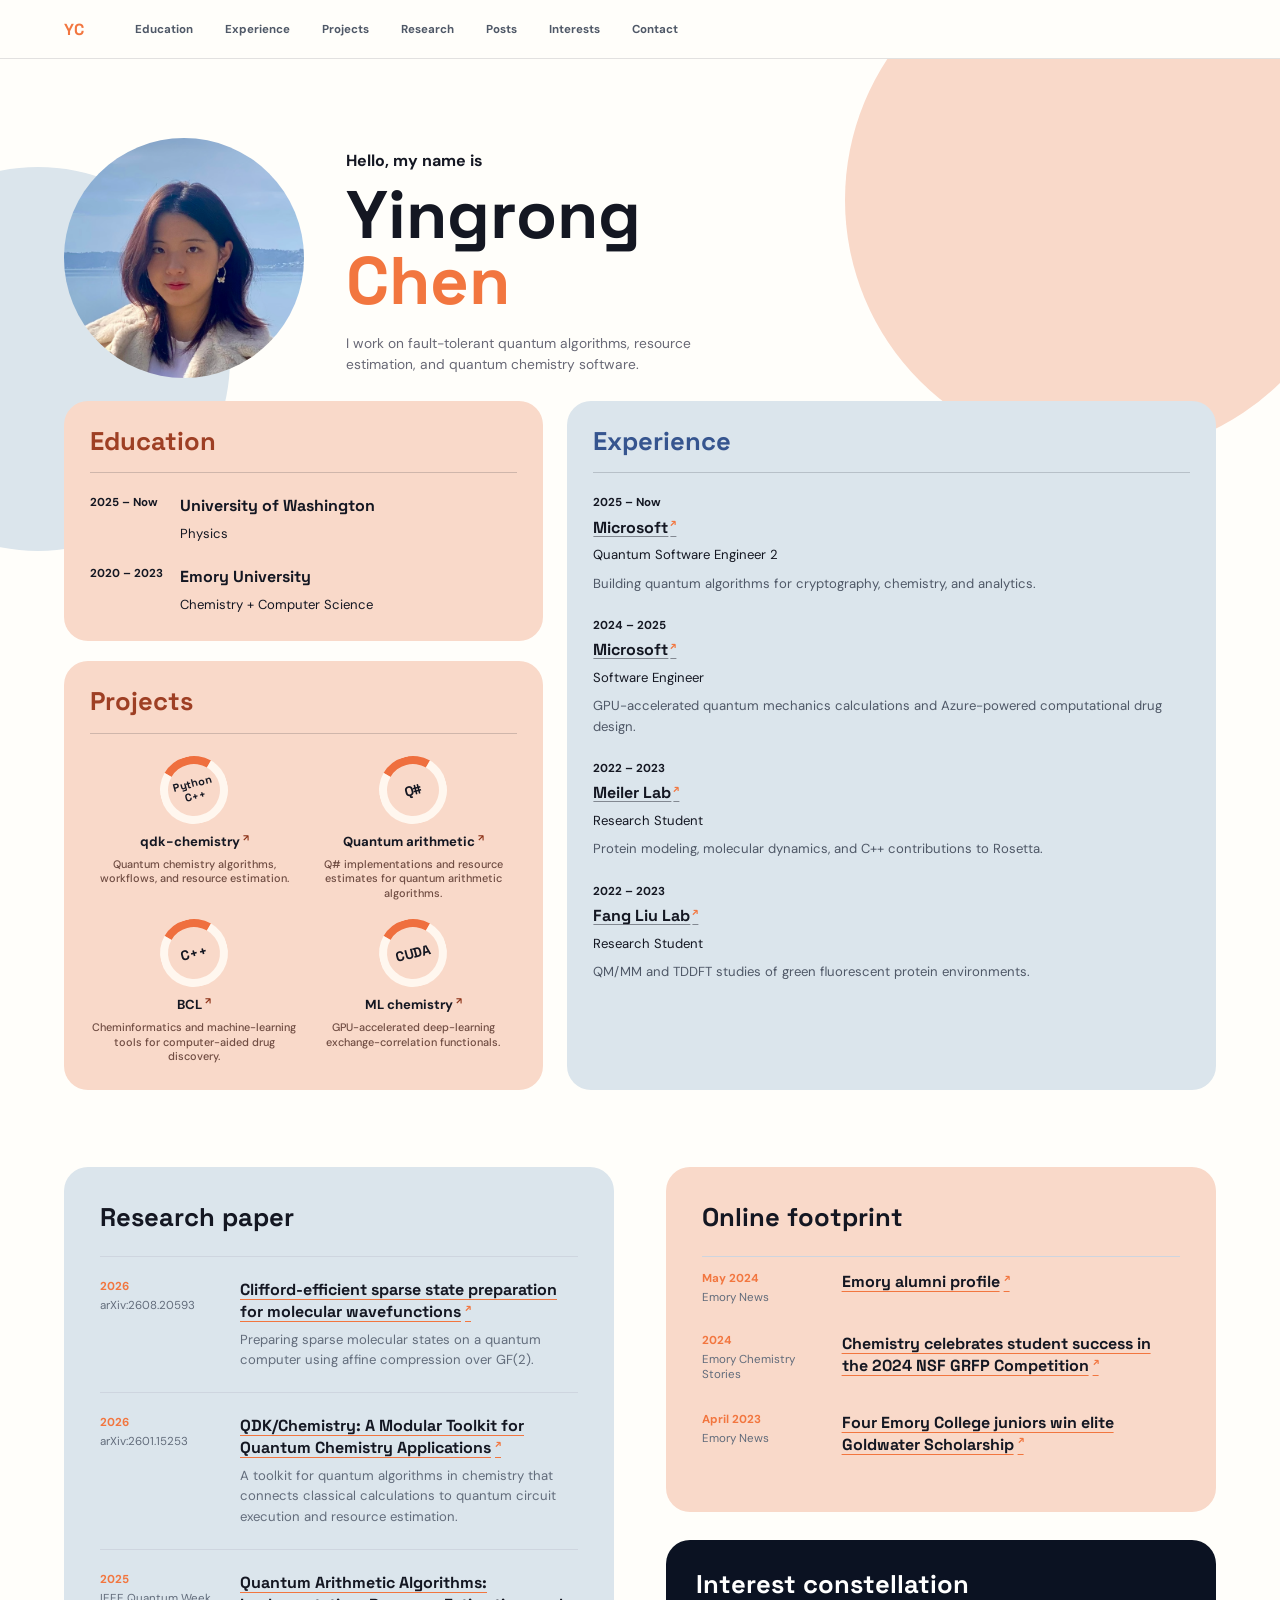
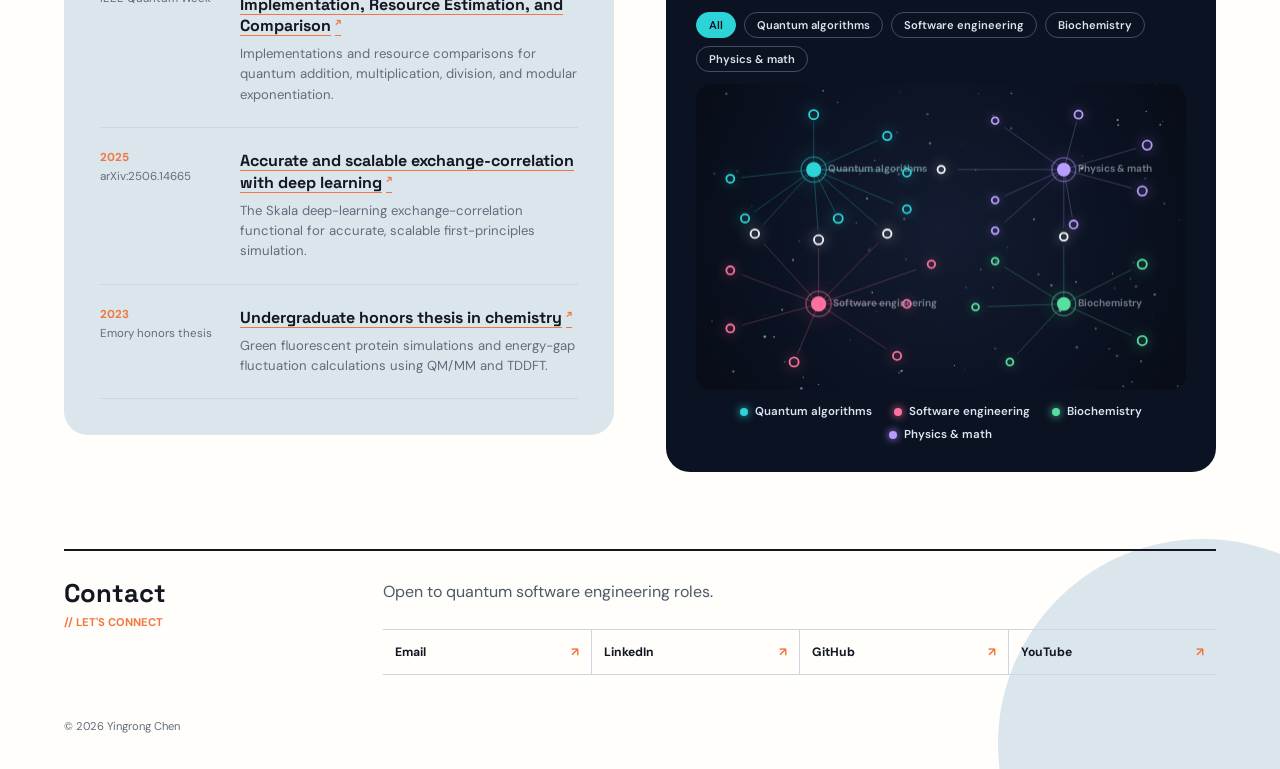
==== commit f7fa284c: "Update portfolio projects" ====
--- a/index.html
+++ b/index.html
@@ -102,11 +102,11 @@
             <strong>Quantum arithmetic</strong>
             <small class="code-description">Q# implementations and resource estimates for quantum arithmetic algorithms.</small>
           </a>
-          <div>
-            <span class="code-ring">Cirq</span>
-            <strong>Shor's algorithm</strong>
-            <small class="code-description">Fault-tolerant factoring circuits and resource analysis in Cirq.</small>
-          </div>
+          <a href="https://github.com/YingrongChen/bcl" aria-label="Biochemical Library project">
+            <span class="code-ring">C++</span>
+            <strong>BCL</strong>
+            <small class="code-description">Cheminformatics and machine-learning tools for computer-aided drug discovery.</small>
+          </a>
           <a href="https://github.com/microsoft/skala" aria-label="Skala project">
             <span class="code-ring">CUDA</span>
             <strong>ML chemistry</strong>
@@ -261,7 +261,6 @@
           <a class="contact-link" href="https://www.linkedin.com/in/yingrong-chen/" target="_blank" rel="noreferrer"><span>LinkedIn</span><span aria-hidden="true">↗</span></a>
           <a class="contact-link" href="https://github.com/YingrongChen" target="_blank" rel="noreferrer"><span>GitHub</span><span aria-hidden="true">↗</span></a>
           <a class="contact-link" href="https://www.youtube.com/@yingrongchen5112/videos" target="_blank" rel="noreferrer"><span>YouTube</span><span aria-hidden="true">↗</span></a>
-          <a class="contact-link" href="/resume.pdf" download><span>Resume</span><span aria-hidden="true">↓</span></a>
         </div>
       </div>
     </section>
--- a/styles.css
+++ b/styles.css
@@ -1461,7 +1461,7 @@
 
 .contact-links {
     display: grid;
-    grid-template-columns: repeat(5, minmax(0, 1fr));
+    grid-template-columns: repeat(4, minmax(0, 1fr));
     border-top: 1px solid #ced5df;
 }
 
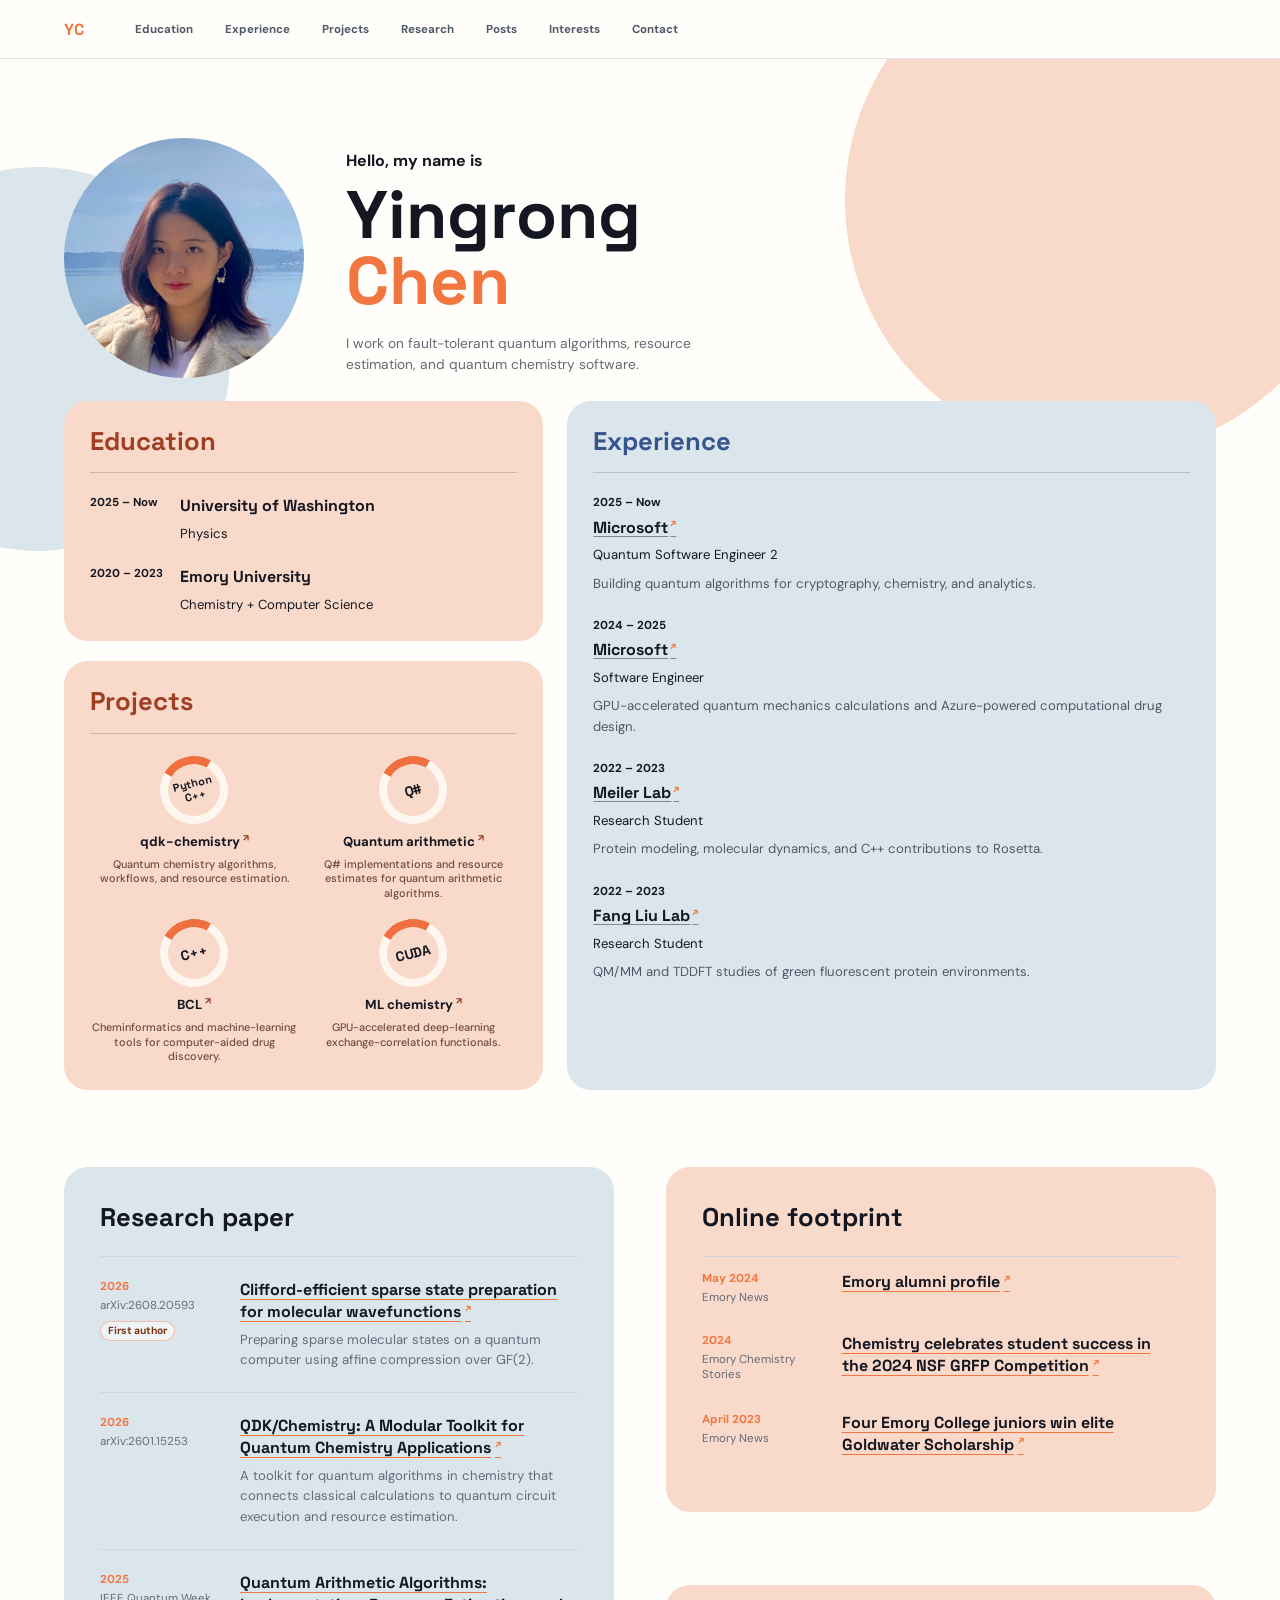
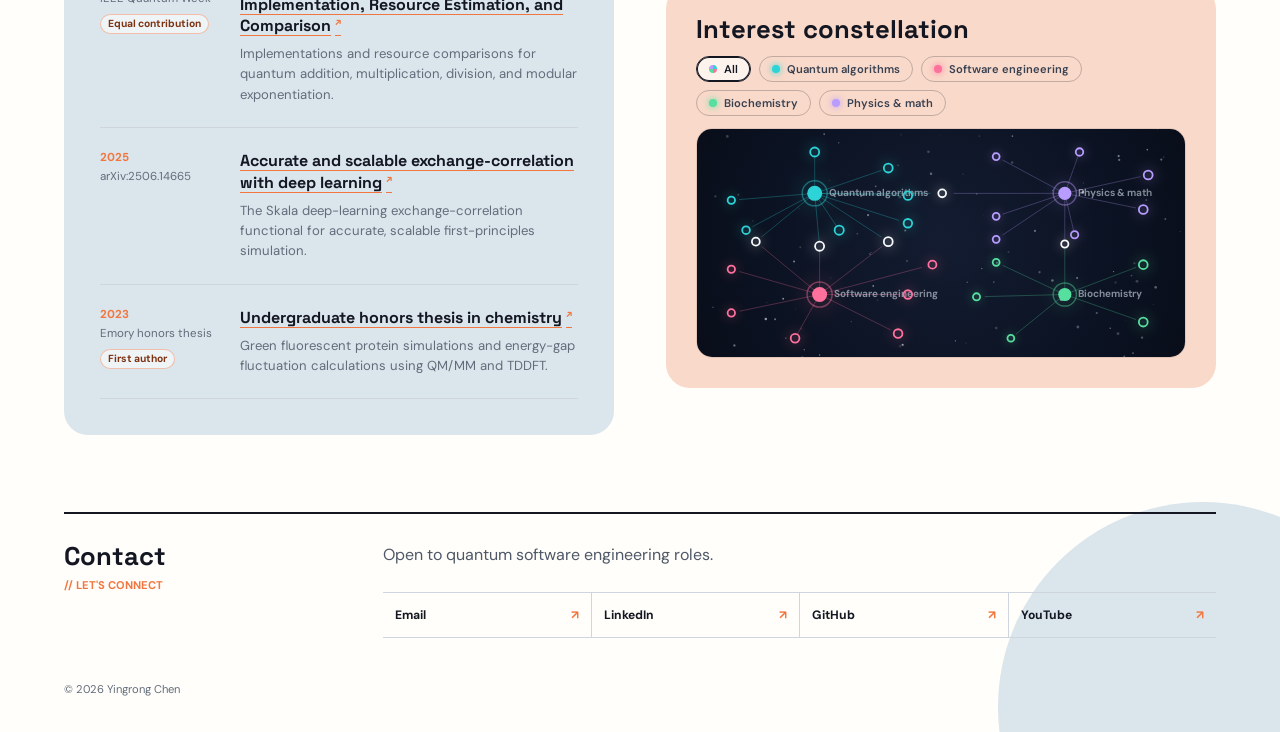
==== commit 79f61072: "Update styles and layout for constellation filters and authorship credits" ====
--- a/index.html
+++ b/index.html
@@ -9,7 +9,7 @@
   <link rel="preconnect" href="https://fonts.googleapis.com" />
   <link rel="preconnect" href="https://fonts.gstatic.com" crossorigin />
   <link href="https://fonts.googleapis.com/css2?family=DM+Sans:wght@400;500;600&family=Space+Grotesk:wght@500;600;700&display=swap" rel="stylesheet" />
-  <link rel="stylesheet" href="/styles.css?v=20261014-5" />
+  <link rel="stylesheet" href="/styles.css?v=20261015-3" />
 </head>
 
 <body class="profile-poster-page">
@@ -127,6 +127,7 @@
           <div class="footprint-meta">
             <time datetime="2026-08-20">2026</time>
             <span>arXiv:2608.20593</span>
+            <span class="authorship-credit">First author</span>
           </div>
           <div>
             <h3><a class="footprint-link" href="https://arxiv.org/abs/2608.20593" target="_blank" rel="noreferrer">Clifford-efficient sparse state preparation for molecular wavefunctions</a></h3>
@@ -149,6 +150,7 @@
           <div class="footprint-meta">
             <time datetime="2025-08-30">2025</time>
             <span>IEEE Quantum Week</span>
+            <span class="authorship-credit">Equal contribution</span>
           </div>
           <div>
             <h3><a class="footprint-link" href="https://ieeexplore.ieee.org/document/11250189" target="_blank" rel="noreferrer">Quantum Arithmetic Algorithms: Implementation, Resource Estimation, and Comparison</a></h3>
@@ -171,6 +173,7 @@
           <div class="footprint-meta">
             <time datetime="2023">2023</time>
             <span>Emory honors thesis</span>
+            <span class="authorship-credit">First author</span>
           </div>
           <div>
             <h3><a class="footprint-link" href="https://etd.library.emory.edu/downloads/fx719n94x?locale=en" target="_blank" rel="noreferrer">Undergraduate honors thesis in chemistry</a></h3>
@@ -221,24 +224,17 @@
     <section class="constellation-card" id="constellation" aria-labelledby="constellation-title">
       <h2 id="constellation-title">Interest constellation</h2>
 
-      <div class="constellation-filters" role="group" aria-label="Filter knowledge areas">
-        <button type="button" class="constellation-filter is-active" data-cluster="all" aria-pressed="true">All</button>
-        <button type="button" class="constellation-filter" data-cluster="algorithms" aria-pressed="false">Quantum algorithms</button>
-        <button type="button" class="constellation-filter" data-cluster="software-engineering" aria-pressed="false">Software engineering</button>
-        <button type="button" class="constellation-filter" data-cluster="biochemistry" aria-pressed="false">Biochemistry</button>
-        <button type="button" class="constellation-filter" data-cluster="physics-math" aria-pressed="false">Physics &amp; math</button>
+      <div class="constellation-filters" role="group" aria-label="Interest legend and filter">
+        <button type="button" class="constellation-filter legend-all is-active" data-cluster="all" aria-pressed="true">All</button>
+        <button type="button" class="constellation-filter legend-algorithms" data-cluster="algorithms" aria-pressed="false">Quantum algorithms</button>
+        <button type="button" class="constellation-filter legend-software" data-cluster="software-engineering" aria-pressed="false">Software engineering</button>
+        <button type="button" class="constellation-filter legend-biochemistry" data-cluster="biochemistry" aria-pressed="false">Biochemistry</button>
+        <button type="button" class="constellation-filter legend-physics" data-cluster="physics-math" aria-pressed="false">Physics &amp; math</button>
       </div>
 
       <div class="constellation-stage">
         <canvas id="knowledge-constellation" tabindex="0" role="img" aria-label="Interactive map of Yingrong Chen's interests"></canvas>
         <div class="constellation-tooltip" aria-hidden="true"></div>
-      </div>
-
-      <div class="constellation-legend" aria-label="Interest colors">
-        <span class="constellation-legend-item legend-algorithms">Quantum algorithms</span>
-        <span class="constellation-legend-item legend-software">Software engineering</span>
-        <span class="constellation-legend-item legend-biochemistry">Biochemistry</span>
-        <span class="constellation-legend-item legend-physics">Physics &amp; math</span>
       </div>
 
       <div class="constellation-detail" aria-live="polite" hidden>
@@ -271,7 +267,7 @@
   </main>
 
   <script src="/profile.js?v=20261014" defer></script>
-  <script src="/constellation.js?v=20261014-8" defer></script>
+  <script src="/constellation.js?v=20261015-2" defer></script>
 
 </body>
 
--- a/styles.css
+++ b/styles.css
@@ -1093,8 +1093,8 @@
     gap: 14px;
     overflow: hidden;
     border-radius: 24px;
-    color: #fff;
-    background: #0b1222;
+    color: var(--poster-ink);
+    background: var(--poster-peach-soft);
 }
 
 .constellation-card h2 {
@@ -1115,24 +1115,68 @@
 
 .constellation-filter {
     padding: 5px 12px;
-    border: 1px solid rgba(219, 229, 241, 0.28);
+    border: 1px solid rgba(20, 23, 34, 0.24);
     border-radius: 999px;
-    color: #dbe5f1;
+    display: inline-flex;
+    align-items: center;
+    gap: 7px;
+    color: #384152;
     background: transparent;
     font: 600 0.7rem "DM Sans", sans-serif;
     cursor: pointer;
     transition: background-color 0.2s ease, border-color 0.2s ease;
 }
 
+.constellation-filter::before {
+    width: 8px;
+    height: 8px;
+    flex: 0 0 auto;
+    border-radius: 50%;
+    background: var(--legend-color);
+    box-shadow: 0 0 7px var(--legend-color);
+    content: "";
+}
+
 .constellation-filter:hover,
 .constellation-filter:focus-visible {
-    border-color: #2dd4d7;
+    border-color: var(--control-color);
 }
 
 .constellation-filter.is-active {
-    border-color: #2dd4d7;
-    color: #0b1222;
-    background: #2dd4d7;
+    border-color: var(--control-color);
+    color: var(--poster-ink);
+    background: rgba(255, 255, 255, 0.68);
+    box-shadow: inset 0 0 0 1px var(--control-color);
+}
+
+.legend-all {
+    --control-color: var(--poster-ink);
+    --legend-color: var(--poster-ink);
+}
+
+.legend-all::before {
+    background: conic-gradient(#2dd4d7 0 25%, #ff719d 0 50%, #57dfa0 0 75%, #b99cff 0);
+    box-shadow: none;
+}
+
+.legend-algorithms {
+    --control-color: #007c83;
+    --legend-color: #2dd4d7;
+}
+
+.legend-software {
+    --control-color: #b23b68;
+    --legend-color: #ff719d;
+}
+
+.legend-biochemistry {
+    --control-color: #287a59;
+    --legend-color: #57dfa0;
+}
+
+.legend-physics {
+    --control-color: #7358ad;
+    --legend-color: #b99cff;
 }
 
 .constellation-stage {
@@ -1141,6 +1185,7 @@
     min-height: 360px;
     aspect-ratio: 16 / 10;
     overflow: hidden;
+    border: 1px solid rgba(20, 23, 34, 0.1);
     border-radius: 16px;
 }
 
@@ -1157,7 +1202,7 @@
 }
 
 .constellation-stage canvas:focus-visible {
-    outline: 2px solid #2dd4d7;
+    outline: 2px solid #007c83;
     outline-offset: -2px;
 }
 
@@ -1186,55 +1231,13 @@
     line-height: 1.45;
 }
 
-.constellation-legend {
-    padding-top: 2px;
-    display: flex;
-    flex-wrap: wrap;
-    justify-content: center;
-    gap: 8px 22px;
-}
-
-.constellation-legend-item {
-    display: inline-flex;
-    align-items: center;
-    gap: 7px;
-    color: #dbe5f1;
-    font-size: 0.72rem;
-    font-weight: 600;
-}
-
-.constellation-legend-item::before {
-    width: 8px;
-    height: 8px;
-    border-radius: 50%;
-    background: var(--legend-color);
-    box-shadow: 0 0 8px var(--legend-color);
-    content: "";
-}
-
-.legend-algorithms {
-    --legend-color: #2dd4d7;
-}
-
-.legend-software {
-    --legend-color: #ff719d;
-}
-
-.legend-biochemistry {
-    --legend-color: #57dfa0;
-}
-
-.legend-physics {
-    --legend-color: #b99cff;
-}
-
 .constellation-detail strong {
     display: block;
-    color: #2dd4d7;
+    color: #007c83;
 }
 
 .constellation-detail span {
-    color: rgba(219, 229, 241, 0.82);
+    color: #4f5867;
 }
 
 .online-footprint {
@@ -1255,7 +1258,7 @@
     display: grid;
     grid-template-columns: repeat(2, minmax(0, 1fr));
     column-gap: clamp(28px, 4vw, 58px);
-    row-gap: 28px;
+    row-gap: 26px;
     align-items: start;
 }
 
@@ -1299,6 +1302,7 @@
 
 .research-posts-grid .constellation-stage {
     min-height: 0;
+    aspect-ratio: 32 / 15;
 }
 
 .research-posts-grid .footprint-heading {
@@ -1320,6 +1324,10 @@
     .research-posts-grid .constellation-card {
         grid-column: 1;
         grid-row: auto;
+    }
+
+    .research-posts-grid .constellation-stage {
+        aspect-ratio: 16 / 10;
     }
 }
 
@@ -1350,6 +1358,20 @@
 .footprint-meta time {
     color: #f2763f;
     font-weight: 700;
+}
+
+.footprint-meta .authorship-credit {
+    width: fit-content;
+    margin-top: 4px;
+    padding: 3px 7px;
+    border: 1px solid rgba(242, 118, 63, 0.42);
+    border-radius: 999px;
+    color: #7d3212;
+    background: rgba(255, 255, 255, 0.56);
+    font-size: 0.64rem;
+    font-weight: 700;
+    line-height: 1.2;
+    white-space: nowrap;
 }
 
 .footprint-item p {
@@ -1515,6 +1537,10 @@
         aspect-ratio: 1;
     }
 
+    .research-posts-grid .constellation-stage {
+        aspect-ratio: 1;
+    }
+
     .online-footprint {
         grid-template-columns: 1fr;
         gap: 22px;
